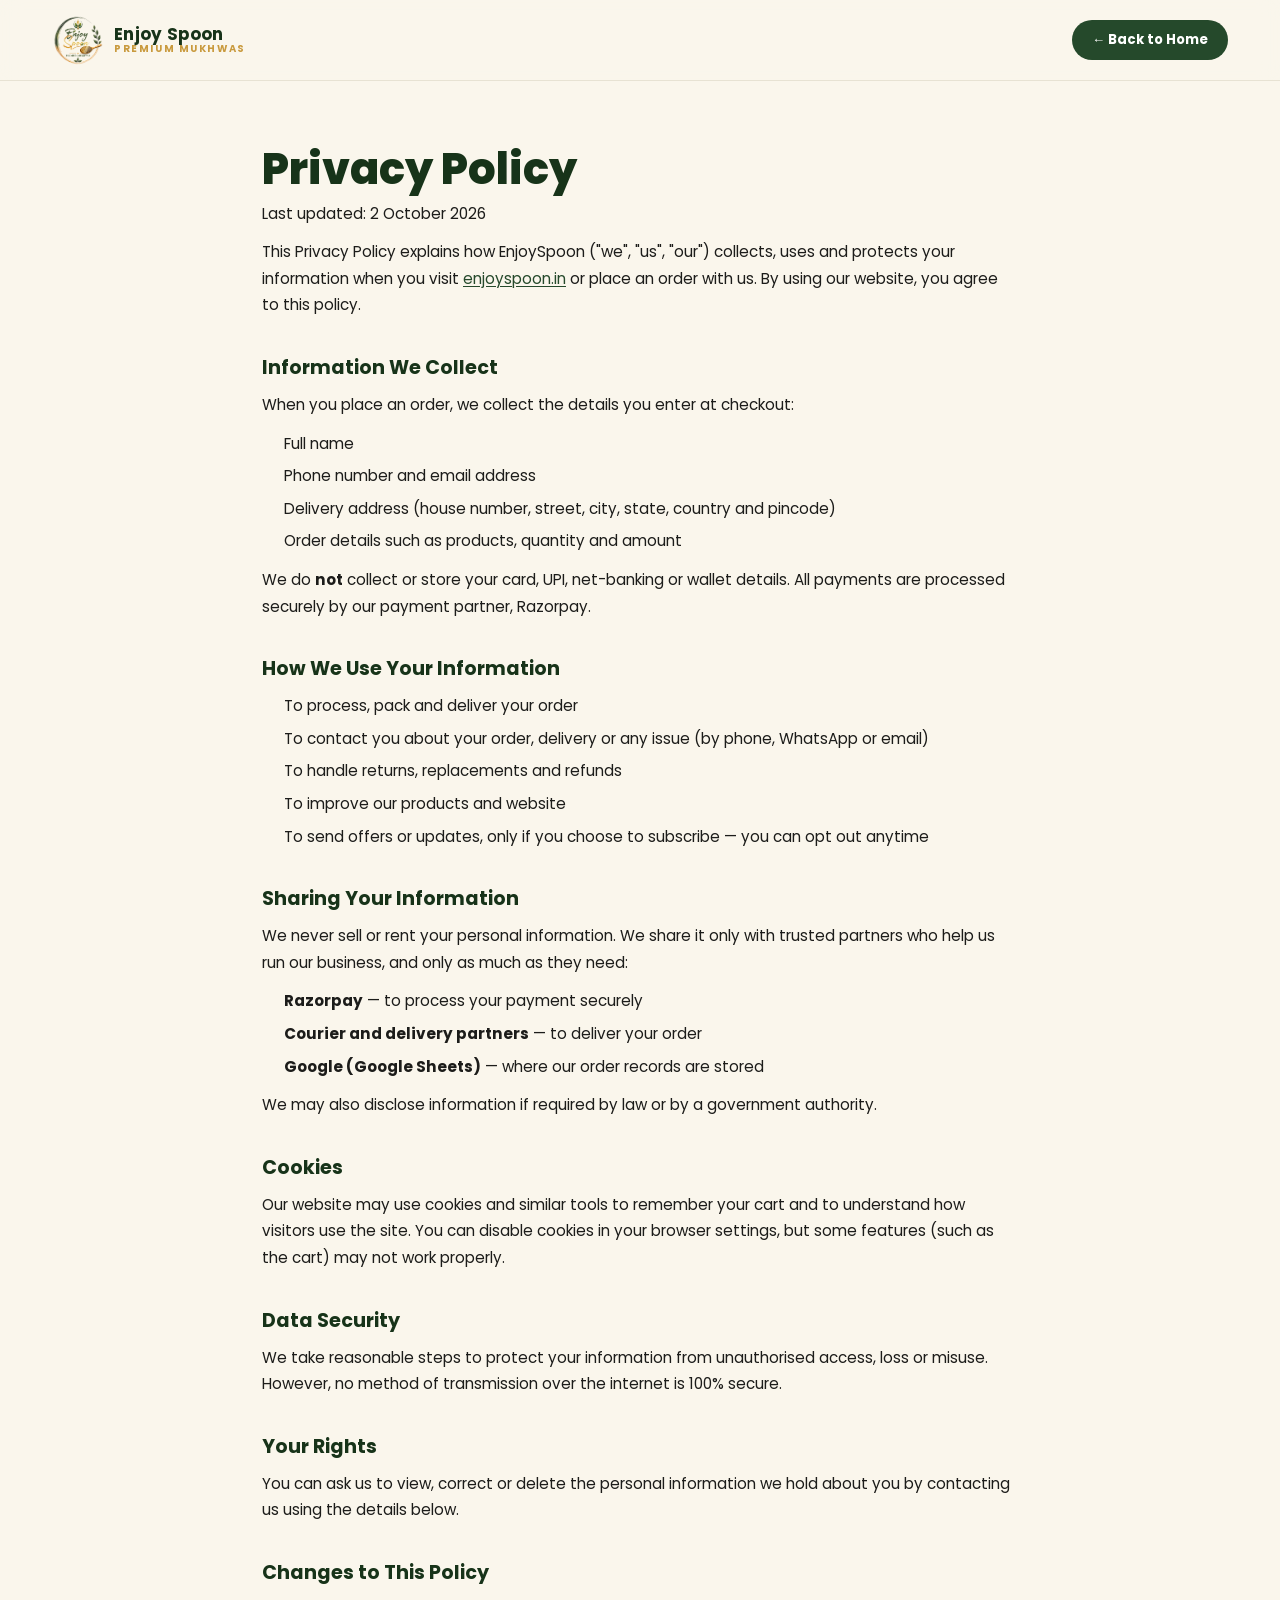
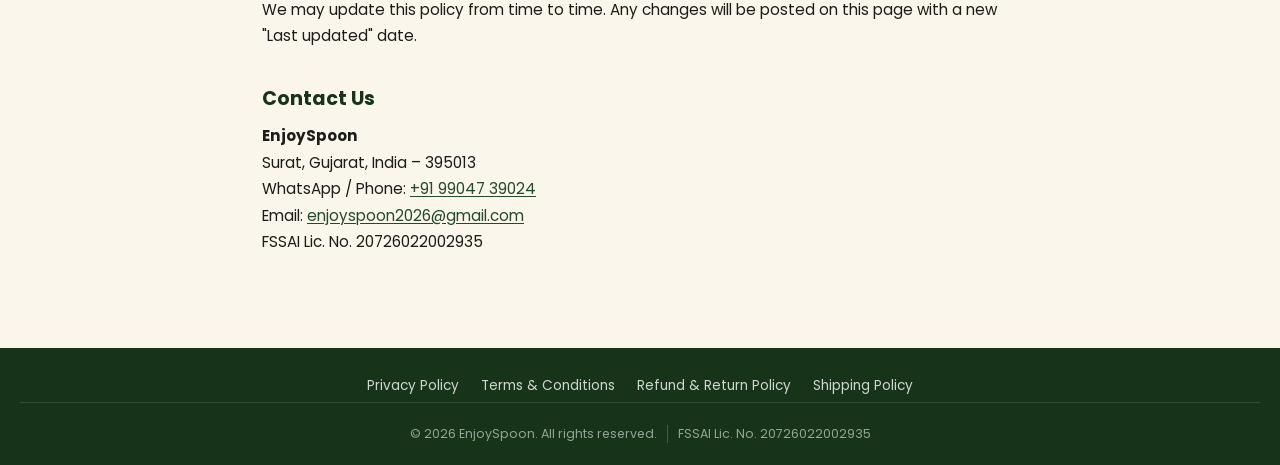
==== privacy-policy.html @ 683ba343 "Add files via upload" ====
<!DOCTYPE html>
<html lang="en">
<head>
<meta charset="UTF-8">
<meta name="viewport" content="width=device-width, initial-scale=1.0">
<title>Privacy Policy | Enjoy Spoon</title>
<meta name="description" content="How EnjoySpoon collects, uses and protects your personal information when you order mukhwas from enjoyspoon.in.">
<link rel="canonical" href="https://enjoyspoon.in/privacy-policy.html">
<link rel="icon" type="image/png" href="logo.png">
<meta name="theme-color" content="#173319">
<link rel="preconnect" href="https://fonts.googleapis.com">
<link rel="preconnect" href="https://fonts.gstatic.com" crossorigin>
<link href="https://fonts.googleapis.com/css2?family=Poppins:wght@400;500;600;700;800;900&display=swap" rel="stylesheet">
<link rel="stylesheet" href="style.css">
</head>
<body>

<header>
  <div class="nav">
    <a href="index.html" class="brand">
      <img src="logo.png" alt="Enjoy Spoon">
      <div class="brand-text">
        <b>Enjoy Spoon</b>
        <span>PREMIUM MUKHWAS</span>
      </div>
    </a>
    <a href="index.html" class="btn btn-green btn-sm">← Back to Home</a>
  </div>
</header>

<main class="policy-page">
  <div class="wrap policy-wrap">
    <h1>Privacy Policy</h1>
    <p class="policy-updated">Last updated: 2 October 2026</p>

    <p>This Privacy Policy explains how EnjoySpoon ("we", "us", "our") collects, uses and protects your information when you visit <a href="https://enjoyspoon.in/">enjoyspoon.in</a> or place an order with us. By using our website, you agree to this policy.</p>

    <h2>Information We Collect</h2>
    <p>When you place an order, we collect the details you enter at checkout:</p>
    <ul>
      <li>Full name</li>
      <li>Phone number and email address</li>
      <li>Delivery address (house number, street, city, state, country and pincode)</li>
      <li>Order details such as products, quantity and amount</li>
    </ul>
    <p>We do <b>not</b> collect or store your card, UPI, net-banking or wallet details. All payments are processed securely by our payment partner, Razorpay.</p>

    <h2>How We Use Your Information</h2>
    <ul>
      <li>To process, pack and deliver your order</li>
      <li>To contact you about your order, delivery or any issue (by phone, WhatsApp or email)</li>
      <li>To handle returns, replacements and refunds</li>
      <li>To improve our products and website</li>
      <li>To send offers or updates, only if you choose to subscribe — you can opt out anytime</li>
    </ul>

    <h2>Sharing Your Information</h2>
    <p>We never sell or rent your personal information. We share it only with trusted partners who help us run our business, and only as much as they need:</p>
    <ul>
      <li><b>Razorpay</b> — to process your payment securely</li>
      <li><b>Courier and delivery partners</b> — to deliver your order</li>
      <li><b>Google (Google Sheets)</b> — where our order records are stored</li>
    </ul>
    <p>We may also disclose information if required by law or by a government authority.</p>

    <h2>Cookies</h2>
    <p>Our website may use cookies and similar tools to remember your cart and to understand how visitors use the site. You can disable cookies in your browser settings, but some features (such as the cart) may not work properly.</p>

    <h2>Data Security</h2>
    <p>We take reasonable steps to protect your information from unauthorised access, loss or misuse. However, no method of transmission over the internet is 100% secure.</p>

    <h2>Your Rights</h2>
    <p>You can ask us to view, correct or delete the personal information we hold about you by contacting us using the details below.</p>

    <h2>Changes to This Policy</h2>
    <p>We may update this policy from time to time. Any changes will be posted on this page with a new "Last updated" date.</p>

    <h2>Contact Us</h2>
    <p><b>EnjoySpoon</b><br>Surat, Gujarat, India – 395013<br>
    WhatsApp / Phone: <a href="https://wa.me/919904739024" target="_blank" rel="noopener">+91 99047 39024</a><br>
    Email: <a href="mailto:enjoyspoon2026@gmail.com">enjoyspoon2026@gmail.com</a><br>
    FSSAI Lic. No. 20726022002935</p>
  </div>
</main>

<footer class="policy-footer">
  <nav class="wrap policy-links">
    <a href="privacy-policy.html">Privacy Policy</a>
    <a href="terms.html">Terms &amp; Conditions</a>
    <a href="refund-policy.html">Refund &amp; Return Policy</a>
    <a href="shipping-policy.html">Shipping Policy</a>
  </nav>
  <div class="wrap footer-bottom">
    <span>© 2026 EnjoySpoon. All rights reserved.</span>
    <span class="fssai">FSSAI Lic. No. 20726022002935</span>
  </div>
</footer>

</body>
</html>
---- style.css ----
:root{
    --green-dark:#173319;
    --green:#25492b;
    --green-mid:#2f5b36;
    --gold:#c99a3e;
    --gold-light:#e9c579;
    --cream:#faf6ec;
    --paper:#fffdf7;
    --ink:#1c1c1a;
    --muted:#6b6f64;
    --line:#e7e2d3;
    --radius:18px;
    --shadow:0 18px 40px rgba(23,51,25,.10);
  }
  *{box-sizing:border-box;}
  html{scroll-behavior:smooth;}
  body{
    margin:0;
    font-family:'Poppins',sans-serif;
    color:var(--ink);
    background:var(--cream);
    -webkit-font-smoothing:antialiased;
  }
  img{max-width:100%;display:block;}
  a{text-decoration:none;color:inherit;}
  ul{list-style:none;margin:0;padding:0;}
  button{font-family:inherit;cursor:pointer;border:none;}
  .wrap{max-width:1240px;margin:0 auto;padding:0 32px;}
  .section-pad{padding:96px 0;}

  /* ---------- Buttons ---------- */
  .btn{
    display:inline-flex;align-items:center;gap:8px;
    padding:15px 30px;
    border-radius:999px;
    font-weight:700;
    font-size:.95rem;
    transition:transform .18s ease, box-shadow .18s ease, background .18s ease;
    white-space:nowrap;
  }
  .btn-gold{background:linear-gradient(135deg,var(--gold-light),var(--gold));color:var(--green-dark);}
  .btn-gold:hover{transform:translateY(-2px);box-shadow:0 10px 24px rgba(201,154,62,.4);}
  .btn-outline-light{background:transparent;border:1.5px solid rgba(255,255,255,.55);color:#fff;}
  .btn-outline-light:hover{background:rgba(255,255,255,.12);}
  .btn-green{background:var(--green);color:#fff;}
  .btn-green:hover{background:var(--green-dark);transform:translateY(-2px);}
  .btn-sm{padding:10px 20px;font-size:.82rem;border-radius:999px;}

  /* ---------- Header ---------- */
  header{
    position:sticky;top:0;z-index:60;
    background:rgba(250,246,236,.86);
    backdrop-filter:blur(10px);
    border-bottom:1px solid var(--line);
  }
  .nav{
    display:flex;align-items:center;justify-content:space-between;
    padding:14px 32px;max-width:1240px;margin:0 auto;
  }
  .brand{display:flex;align-items:center;gap:10px;}
  .brand img{height:52px;width:52px;object-fit:contain;}
  .brand-text{display:flex;flex-direction:column;line-height:1.05;}
  .brand-text b{font-size:1.05rem;letter-spacing:.02em;color:var(--green-dark);}
  .brand-text span{font-size:.62rem;letter-spacing:.16em;color:var(--gold);font-weight:700;}
  .nav-links{display:flex;gap:34px;}
  .nav-links a{font-size:.92rem;font-weight:600;color:var(--green-dark);position:relative;padding:4px 0;}
  .nav-links a.active,.nav-links a:hover{color:var(--gold);}
  .nav-right{display:flex;align-items:center;gap:14px;}
  .cart-btn{
    position:relative;width:44px;height:44px;border-radius:50%;
    background:var(--paper);border:1px solid var(--line);
    display:flex;align-items:center;justify-content:center;
  }
  .cart-btn svg{width:20px;height:20px;stroke:var(--green-dark);}
  .cart-count{
    position:absolute;top:-4px;right:-4px;
    background:var(--gold);color:var(--green-dark);
    font-size:.65rem;font-weight:800;
    width:18px;height:18px;border-radius:50%;
    display:flex;align-items:center;justify-content:center;
  }
  .burger{display:none;background:none;flex-direction:column;gap:5px;padding:6px;position:relative;z-index:80;}
  .burger span{width:24px;height:2px;background:var(--green-dark);transition:transform .25s ease,opacity .2s ease;}
  .burger.open span:nth-child(1){transform:translateY(7px) rotate(45deg);}
  .burger.open span:nth-child(2){opacity:0;}
  .burger.open span:nth-child(3){transform:translateY(-7px) rotate(-45deg);}

  /* ---------- Hero ---------- */
  .hero{
    background:radial-gradient(120% 140% at 15% 0%,var(--green-mid) 0%,var(--green) 45%,var(--green-dark) 100%);
    color:#fff;position:relative;overflow:hidden;
    padding:64px 0 0;
  }
  .hero-inner{
    max-width:1240px;margin:0 auto;padding:0 32px;
    display:grid;grid-template-columns:1.1fr .9fr;gap:20px;align-items:center;
  }
  .hero-copy{position:relative;z-index:3;padding-bottom:70px;}
  .hero-tag{
    display:inline-flex;align-items:center;gap:8px;
    background:rgba(255,255,255,.1);border:1px solid rgba(255,255,255,.25);
    padding:7px 16px;border-radius:999px;font-size:.78rem;letter-spacing:.05em;
    margin-bottom:26px;color:var(--gold-light);font-weight:600;
  }
  .hero h1{
    font-size:clamp(3rem,7vw,5.6rem);
    line-height:.94;
    font-weight:900;
    margin:0 0 22px;
    letter-spacing:-.01em;
  }
  .hero h1 em{
    font-style:normal;
    background:linear-gradient(120deg,var(--gold-light),var(--gold));
    -webkit-background-clip:text;background-clip:text;color:transparent;
  }
  .hero p{
    font-size:1.08rem;color:rgba(255,255,255,.78);
    max-width:440px;margin:0 0 34px;line-height:1.6;
  }
  .hero-offer{
    display:inline-block;position:relative;margin:-10px 0 30px;
    padding:14px 22px 14px 20px;border-radius:14px;
    background:rgba(255,255,255,.08);border:1.5px dashed var(--gold-light);
  }
  .offer-label{
    position:absolute;top:-11px;left:16px;
    background:linear-gradient(135deg,var(--gold-light),var(--gold));color:var(--green-dark);
    font-size:.66rem;font-weight:800;letter-spacing:.08em;text-transform:uppercase;
    padding:3px 10px;border-radius:999px;
  }
  .offer-main{font-size:1.35rem;font-weight:800;color:#fff;line-height:1.2;}
  .offer-main b{color:var(--gold-light);}
  .offer-main span{font-size:.95rem;font-weight:600;color:rgba(255,255,255,.85);}
  .offer-price{font-size:.85rem;color:rgba(255,255,255,.75);margin-top:4px;}
  .offer-price b{color:#fff;font-size:1rem;}
  .offer-price s{opacity:.6;margin-left:4px;}
  .offer-sticker{
    position:absolute;top:6%;right:2%;z-index:2;
    width:92px;height:92px;border-radius:50%;
    background:linear-gradient(135deg,var(--gold-light),var(--gold));color:var(--green-dark);
    display:flex;flex-direction:column;align-items:center;justify-content:center;
    font-weight:800;font-size:.8rem;letter-spacing:.06em;line-height:1;
    box-shadow:0 10px 24px rgba(0,0,0,.3);transform:rotate(12deg);
    border:3px solid var(--paper);
  }
  .offer-sticker b{font-size:1.6rem;font-weight:900;letter-spacing:0;}
  @media(max-width:560px){
    .offer-sticker{width:72px;height:72px;font-size:.66rem;}
    .offer-sticker b{font-size:1.25rem;}
    .offer-main{font-size:1.15rem;}
  }
  .hero-cta{display:flex;gap:14px;flex-wrap:wrap;margin-bottom:46px;}
  .hero-proof{display:flex;align-items:center;gap:14px;}
  .avatars{display:flex;}
  .avatars span{
    width:34px;height:34px;border-radius:50%;
    border:2px solid var(--green-dark);
    margin-left:-10px;display:flex;align-items:center;justify-content:center;
    font-size:.7rem;font-weight:700;color:var(--green-dark);
    background:var(--gold-light);
  }
  .avatars span:first-child{margin-left:0;}
  .hero-proof .stars{color:var(--gold-light);font-size:.85rem;letter-spacing:2px;}
  .hero-proof small{display:block;color:rgba(255,255,255,.65);font-size:.78rem;margin-top:2px;}

  .hero-visual{position:relative;z-index:2;display:flex;justify-content:center;align-items:center;height:100%;}
  .hero-plate{
    width:min(420px,92%);aspect-ratio:1/1;border-radius:50%;
    background:radial-gradient(circle at 32% 28%,#fffef9,var(--paper) 60%);
    box-shadow:0 30px 60px rgba(0,0,0,.35);
    display:flex;align-items:center;justify-content:center;
    position:relative;
  }
  .hero-plate img{width:78%;filter:drop-shadow(0 18px 22px rgba(0,0,0,.28));}
  .hero-plate::after{
    content:"";position:absolute;inset:-14px;border-radius:50%;
    border:2px dashed rgba(201,154,62,.5);
  }
  .hero-bottom-strip{
    border-top:1px solid rgba(255,255,255,.14);
    padding:22px 0;margin-top:20px;
  }
  .strip-inner{
    max-width:1240px;margin:0 auto;padding:0 32px;
    display:flex;justify-content:space-between;flex-wrap:wrap;gap:14px;
    color:rgba(255,255,255,.6);font-size:.8rem;letter-spacing:.06em;font-weight:600;
  }

  /* ---------- Section headings ---------- */
  .head-block{text-align:center;max-width:640px;margin:0 auto 48px;}
  .head-block h2{
    font-size:clamp(1.9rem,3.6vw,2.9rem);
    font-weight:800;color:var(--green-dark);
    margin:0 0 14px;letter-spacing:-.01em;
  }
  .head-block p{color:var(--muted);font-size:1rem;line-height:1.6;margin:0;}

  /* ---------- Menu / Products ---------- */
  .tabs{
    display:flex;justify-content:center;gap:10px;flex-wrap:wrap;margin-bottom:44px;
  }
  .tab{
    padding:11px 22px;border-radius:999px;font-size:.86rem;font-weight:700;
    background:var(--paper);border:1px solid var(--line);color:var(--green-dark);
    transition:all .18s ease;
  }
  .tab.active{background:var(--green-dark);color:#fff;border-color:var(--green-dark);}
  .tab:hover:not(.active){border-color:var(--gold);}

  .product-grid{
    display:grid;grid-template-columns:repeat(4,1fr);gap:22px;
  }
  .product-grid.two-col{grid-template-columns:repeat(2,1fr);max-width:680px;margin:0 auto;}
  .product-card{
    background:var(--paper);border-radius:var(--radius);
    padding:20px;border:1px solid var(--line);
    box-shadow:var(--shadow);
    display:flex;flex-direction:column;
    transition:transform .2s ease, box-shadow .2s ease;
  }
  .product-card:hover{transform:translateY(-6px);box-shadow:0 26px 46px rgba(23,51,25,.14);}
  .product-media{
    position:relative;border-radius:12px;overflow:hidden;
    aspect-ratio:1/1;margin-bottom:16px;
    display:flex;align-items:center;justify-content:center;
  }
  .product-media svg{width:66%;height:66%;}
  .product-media img{width:100%;height:100%;object-fit:cover;}
  .product-rating{
    position:absolute;top:10px;right:10px;background:#fff;
    border-radius:999px;padding:4px 9px;font-size:.68rem;font-weight:700;
    color:var(--green-dark);display:flex;align-items:center;gap:3px;
    box-shadow:0 4px 10px rgba(0,0,0,.12);
  }
  .product-name{font-weight:700;font-size:1.05rem;margin:0 0 4px;color:var(--ink);}
  .product-desc{font-size:.82rem;color:var(--muted);margin:0 0 12px;line-height:1.5;}
  .product-price{color:var(--gold);font-weight:800;font-size:1.05rem;margin-bottom:16px;}
  .product-price span{color:var(--muted);font-weight:500;font-size:.8rem;text-decoration:line-through;margin-left:6px;}
  .add-btn{
    width:100%;padding:12px;border-radius:999px;
    background:var(--cream);border:1.5px solid var(--green);
    color:var(--green-dark);font-weight:700;font-size:.85rem;
    transition:all .18s ease;
  }
  .add-btn:hover{background:var(--green-dark);color:#fff;}
  .add-btn.added{background:var(--gold);border-color:var(--gold);color:var(--green-dark);}

  /* ---------- Features ---------- */
  .features-section{background:var(--paper);border-radius:34px;margin:0 auto;padding:70px 56px;box-shadow:var(--shadow);}
  .features-grid{display:grid;grid-template-columns:1.05fr .95fr;gap:64px;align-items:center;}
  .features-copy h2{font-size:clamp(1.9rem,3.4vw,2.6rem);font-weight:800;color:var(--green-dark);line-height:1.12;margin:0 0 16px;}
  .features-copy p{color:var(--muted);line-height:1.7;margin:0 0 28px;max-width:460px;}
  .feature-cols{display:grid;grid-template-columns:repeat(3,1fr);gap:22px;margin-top:44px;}
  .feature-col{background:var(--cream);border-radius:16px;padding:22px 18px;position:relative;overflow:hidden;}
  .feature-col svg{width:30px;height:30px;stroke:var(--green-dark);margin-bottom:16px;}
  .feature-col h4{font-size:.9rem;font-weight:700;margin:0 0 8px;color:var(--ink);}
  .feature-col p{font-size:.78rem;color:var(--muted);line-height:1.5;margin:0;}
  .features-visual{position:relative;display:flex;justify-content:center;}
  .features-visual .plate{
    width:100%;max-width:360px;aspect-ratio:1/1;border-radius:50%;
    background:radial-gradient(circle at 30% 25%,#fff,var(--cream) 70%);
    display:flex;align-items:center;justify-content:center;
    box-shadow:0 30px 50px rgba(23,51,25,.14);
  }
  .features-visual .plate img{width:74%;}

  /* ---------- Showcase ---------- */
  .showcase{padding:100px 0;}
  .showcase-grid{display:grid;grid-template-columns:.85fr 1.15fr;gap:60px;align-items:center;}
  .showcase-media{position:relative;}
  .showcase-card{
    background:var(--gold-light);border-radius:26px;padding:26px;
    aspect-ratio:4/5;position:relative;overflow:hidden;
    display:flex;flex-direction:column;justify-content:space-between;
    box-shadow:var(--shadow);
  }
  .showcase-card .center-art{flex:1;display:flex;align-items:center;justify-content:center;position:relative;}
  .showcase-card .center-art svg{width:64%;height:64%;}
  .duo-jars{position:relative;width:100%;height:100%;display:flex;align-items:center;justify-content:center;}
  .duo-jars img{
    position:absolute;filter:drop-shadow(0 16px 20px rgba(23,51,25,.28));
    border-radius:10px;transition:transform .35s ease;
  }
  .duo-jars .jar-left{transform:rotate(-9deg) translate(-34%,4%);z-index:1;}
  .duo-jars .jar-right{transform:rotate(8deg) translate(34%,-4%);z-index:2;}
  .showcase-card:hover .jar-left{transform:rotate(-13deg) translate(-38%,2%);}
  .showcase-card:hover .jar-right{transform:rotate(12deg) translate(38%,-6%);}
  .showcase-card .bottom-tag{
    display:flex;justify-content:space-between;align-items:flex-end;
    font-weight:800;color:var(--green-dark);font-size:1rem;line-height:1.25;
  }
  .showcase-card .bottom-tag a{
    width:38px;height:38px;border-radius:50%;background:var(--green-dark);
    color:#fff;display:flex;align-items:center;justify-content:center;flex-shrink:0;
  }
  .showcase-copy h2{font-size:clamp(1.9rem,3.6vw,2.9rem);font-weight:800;color:var(--green-dark);line-height:1.1;margin:0 0 18px;}
  .showcase-copy p{color:var(--muted);line-height:1.7;max-width:440px;margin:0 0 30px;}
  .showcase-cta{margin-bottom:25px;}
  .play-dot{
    width:46px;height:46px;border-radius:50%;background:var(--gold-light);
    display:flex;align-items:center;justify-content:center;color:var(--green-dark);
  }
  .founder-row{display:flex;align-items:center;gap:20px;}
  .founder-row .line{width:1px;height:40px;background:var(--line);flex-shrink:0;}
  .founder-quote b{display:block;font-size:.92rem;color:var(--ink);}
  .founder-quote span{font-size:.76rem;color:var(--gold);font-weight:700;letter-spacing:.04em;}
  .founder-pic{
    width:80px;height:80px;border-radius:50%;background:#fff;
    display:flex;align-items:center;justify-content:center;color:var(--gold-light);font-weight:800;
    position:relative;flex-shrink:0;
  }
  .founder-pic .fresh-tag{
    position:absolute;bottom:-9px;right:-9px;
    background:var(--cream);border:1px solid var(--line);
    border-radius:999px;padding:2px 9px;
    font-family:'Caveat',cursive;color:var(--gold);font-size:.85rem;font-weight:700;
    transform:rotate(-6deg);white-space:nowrap;box-shadow:0 4px 8px rgba(0,0,0,.1);
  }

  /* ---------- Testimonials ---------- */
  .testimonials{background:var(--green-dark);color:#fff;border-radius:34px;margin:0 auto;padding:90px 40px;}
  .testimonials .head-block h2{color:#fff;}
  .testimonials .head-block p{color:rgba(255,255,255,.6);}
  .t-slider{position:relative;}
  .t-track{
    display:flex;gap:24px;overflow-x:auto;scroll-snap-type:x mandatory;
    scroll-behavior:smooth;padding:18px 2px 6px;scrollbar-width:none;
  }
  .t-track::-webkit-scrollbar{display:none;}
  .t-card{
    flex:0 0 calc((100% - 48px)/3);scroll-snap-align:start;
    display:flex;flex-direction:column;
    background:rgba(255,255,255,.06);border:1px solid rgba(255,255,255,.12);
    border-radius:18px;padding:28px 26px;
  }
  .t-card.featured{background:var(--gold);color:var(--green-dark);border-color:var(--gold);}
  .t-stars{color:var(--gold-light);letter-spacing:2px;font-size:.9rem;margin-bottom:14px;}
  .t-card.featured .t-stars{color:var(--green-dark);}
  .t-photo{width:100%;aspect-ratio:4/3;object-fit:cover;border-radius:12px;margin-bottom:16px;}
  .t-card p{font-weight:700;line-height:1.5;font-size:.98rem;margin:0 0 22px;flex:1;}
  .t-nav{
    position:absolute;top:50%;transform:translateY(-50%);z-index:2;
    width:44px;height:44px;border-radius:50%;
    background:var(--gold);color:var(--green-dark);font-size:1.6rem;line-height:1;
    display:flex;align-items:center;justify-content:center;
    box-shadow:0 8px 20px rgba(0,0,0,.3);transition:opacity .2s ease;
  }
  .t-nav.prev{left:-22px;}
  .t-nav.next{right:-22px;}
  .t-nav:disabled{opacity:.3;cursor:default;}
  .t-nav[hidden]{display:none;}
  .t-person{display:flex;align-items:center;gap:12px;}
  .t-avatar{width:38px;height:38px;border-radius:50%;object-fit:cover;flex-shrink:0;background:rgba(255,255,255,.18);display:flex;align-items:center;justify-content:center;font-weight:800;font-size:.8rem;}
  .t-card.featured .t-avatar{background:rgba(23,51,25,.18);}
  .t-person b{display:block;font-size:.85rem;}
  .t-person small{font-size:.72rem;opacity:.7;}

  /* ---------- FAQ ---------- */
  .faq-list{max-width:800px;margin:0 auto;}
  .faq-item{
    background:var(--paper);border:1px solid var(--line);border-radius:16px;
    margin-bottom:14px;overflow:hidden;
  }
  .faq-q{
    width:100%;display:flex;justify-content:space-between;align-items:center;
    padding:22px 26px;background:none;text-align:left;
  }
  .faq-q span{font-weight:700;font-size:.95rem;color:var(--ink);text-align:left;}
  .faq-q .icon{
    width:30px;height:30px;border-radius:50%;background:var(--green-dark);color:#fff;
    display:flex;align-items:center;justify-content:center;flex-shrink:0;font-size:1.1rem;
    transition:transform .25s ease;
  }
  .faq-item.open .faq-q .icon{transform:rotate(45deg);background:var(--gold);color:var(--green-dark);}
  .faq-a{max-height:0;overflow:hidden;transition:max-height .3s ease;}
  .faq-item.open .faq-a{max-height:200px;}
  .faq-a p{margin:0;padding:0 26px 22px;color:var(--muted);font-size:.88rem;line-height:1.6;}

  /* ---------- SEO Content ---------- */
  .seo-section{padding-top:0;}
  .seo-content{
    max-width:1000px;margin:0 auto;position:relative;
    max-height:300px;overflow:hidden;transition:max-height .5s ease;
  }
  .seo-content::after{
    content:"";position:absolute;left:0;right:0;bottom:0;height:120px;
    background:linear-gradient(to bottom,rgba(250,246,236,0),var(--cream));
    pointer-events:none;transition:opacity .3s ease;
  }
  .seo-content.expanded{max-height:2000px;}
  .seo-content.expanded::after{opacity:0;}
  .seo-cols{display:grid;grid-template-columns:1fr 1fr;gap:28px 44px;}
  .seo-cols h3{font-size:1.1rem;font-weight:800;color:var(--green-dark);margin:0 0 10px;}
  .seo-cols p,.seo-cols li{color:var(--muted);font-size:.9rem;line-height:1.7;}
  .seo-cols p{margin:0 0 12px;}
  .seo-cols strong{color:var(--green);font-weight:600;}
  .seo-cols ul{margin:0;padding-left:18px;}
  .seo-cols li{margin-bottom:6px;}
  .seo-cols li::marker{color:var(--gold);}
  .seo-toggle-wrap{text-align:center;margin-top:24px;}
  @media(max-width:768px){
    .seo-cols{grid-template-columns:1fr;}
    .seo-content{max-height:360px;}
  }

  /* ---------- Footer ---------- */
  footer{background:var(--green-dark);color:#fff;margin-top:40px;position:relative;overflow:hidden;}
  .footer-top{padding:90px 0 50px;position:relative;z-index:2;}
  .footer-grid{display:grid;grid-template-columns:1.3fr .8fr .8fr 1fr;gap:40px;}
  .footer-brand h3{font-size:1.7rem;font-weight:800;line-height:1.15;margin:0 0 14px;}
  .footer-brand p{color:rgba(255,255,255,.65);font-size:.9rem;line-height:1.6;max-width:340px;margin:0 0 26px;}
  .subscribe{display:flex;background:rgba(255,255,255,.08);border-radius:999px;padding:5px;max-width:340px;}
  .subscribe input{
    flex:1;background:none;border:none;padding:10px 16px;color:#fff;font-size:.85rem;outline:none;
  }
  .subscribe input::placeholder{color:rgba(255,255,255,.5);}
  .footer-col h5{font-size:.78rem;letter-spacing:.1em;color:var(--gold-light);margin:0 0 18px;text-transform:uppercase;}
  .footer-col li{margin-bottom:11px;}
  .footer-col a{color:rgba(255,255,255,.75);font-size:.88rem;}
  .footer-col a:hover{color:var(--gold-light);}
  .footer-col address{font-style:normal;color:rgba(255,255,255,.75);font-size:.88rem;line-height:1.7;}
  .footer-col address a{color:var(--gold-light);word-break:break-all;}
  .socials{display:flex;gap:10px;margin-top:20px;}
  .socials a{
    width:36px;height:36px;border-radius:50%;background:rgba(255,255,255,.08);
    display:flex;align-items:center;justify-content:center;
  }
  .socials svg{width:16px;height:16px;stroke:#fff;}
  .footer-bottom{
    border-top:1px solid rgba(255,255,255,.12);padding:22px 0;
    display:flex;justify-content:center;flex-wrap:wrap;gap:10px;
    font-size:.78rem;color:rgba(255,255,255,.55);
  }
  .footer-bottom .fssai{padding-left:10px;border-left:1px solid rgba(255,255,255,.2);}
  .footer-watermark{
    position:absolute;bottom:-40px;left:0;right:0;text-align:center;
    font-size:clamp(4rem,14vw,9rem);font-weight:900;color:rgba(255,255,255,.04);
    letter-spacing:.02em;white-space:nowrap;pointer-events:none;
  }

  /* ---------- Cart Drawer ---------- */
  .overlay{
    position:fixed;inset:0;background:rgba(23,51,25,.45);
    opacity:0;pointer-events:none;transition:opacity .25s ease;z-index:90;
  }
  .overlay.show{opacity:1;pointer-events:auto;}
  .cart-drawer{
    position:fixed;top:0;right:-420px;width:400px;max-width:92vw;height:100%;
    background:var(--cream);z-index:95;box-shadow:-20px 0 50px rgba(0,0,0,.2);
    transition:right .3s ease;display:flex;flex-direction:column;
  }
  .cart-drawer.open{right:0;}
  .cart-head{
    padding:24px 26px;display:flex;justify-content:space-between;align-items:center;
    border-bottom:1px solid var(--line);
  }
  .cart-head h3{margin:0;font-size:1.15rem;color:var(--green-dark);}
  .cart-close{width:34px;height:34px;border-radius:50%;background:var(--paper);border:1px solid var(--line);font-size:1.1rem;color:var(--green-dark);}
  .cart-items{flex:1;overflow-y:auto;padding:18px 26px;}
  .cart-empty{text-align:center;color:var(--muted);padding:60px 10px;font-size:.9rem;}
  .cart-row{display:flex;gap:14px;padding:14px 0;border-bottom:1px solid var(--line);align-items:center;}
  .cart-row .thumb{
    width:56px;height:56px;border-radius:10px;background:var(--paper);border:1px solid var(--line);
    display:flex;align-items:center;justify-content:center;flex-shrink:0;
  }
  .cart-row .thumb svg{width:60%;height:60%;}
  .cart-row .thumb img{width:100%;height:100%;object-fit:cover;border-radius:10px;}
  .cart-row .info{flex:1;}
  .cart-row .info b{font-size:.85rem;display:block;}
  .cart-row .info .price{font-size:.78rem;color:var(--gold);font-weight:700;}
  .qty-box{display:flex;align-items:center;gap:8px;margin-top:6px;}
  .qty-box button{
    width:22px;height:22px;border-radius:50%;background:var(--cream);border:1px solid var(--line);
    font-size:.85rem;line-height:1;color:var(--green-dark);
  }
  .qty-box span{font-size:.82rem;font-weight:700;min-width:14px;text-align:center;}
  .remove-row{font-size:.72rem;color:#b34747;font-weight:600;margin-left:auto;align-self:flex-start;}
  .cart-foot{border-top:1px solid var(--line);padding:20px 26px 26px;}
  .cart-total-row{display:flex;justify-content:space-between;font-weight:700;color:var(--ink);margin-bottom:16px;font-size:1rem;}
  .cart-total-row span:last-child{color:var(--gold);}
  .cart-foot .btn{width:100%;justify-content:center;}

  /* ---------- Checkout Modal ---------- */
  .modal{
    position:fixed;inset:0;z-index:120;display:flex;align-items:center;justify-content:center;
    opacity:0;pointer-events:none;transition:opacity .25s ease;
  }
  .modal.show{opacity:1;pointer-events:auto;}
  .modal-backdrop{position:absolute;inset:0;background:rgba(23,51,25,.55);}
  .modal-box{
    position:relative;background:var(--paper);border-radius:20px;padding:28px 36px;
    width:640px;max-width:90vw;box-shadow:0 30px 60px rgba(0,0,0,.3);
    max-height:94vh;overflow-y:auto;
  }
  .checkout-box{width:980px;max-width:94vw;padding:32px 40px;}
  .checkout-grid{display:grid;grid-template-columns:1fr 320px;gap:36px;align-items:start;}
  .checkout-summary{
    background:var(--cream);border-radius:14px;padding:22px;position:sticky;top:0;
  }
  .checkout-summary h4{margin:0 0 16px;color:var(--green-dark);font-size:1rem;}
  .summary-items{display:flex;flex-direction:column;gap:14px;margin-bottom:14px;}
  .summary-item{display:flex;gap:10px;align-items:center;}
  .summary-item .s-thumb{
    width:48px;height:48px;border-radius:8px;background:#fff;flex-shrink:0;
    display:flex;align-items:center;justify-content:center;overflow:hidden;
    border:1px solid var(--line);
  }
  .summary-item .s-thumb img{width:100%;height:100%;object-fit:cover;}
  .summary-item .s-thumb svg{width:70%;height:70%;}
  .summary-item .s-info{flex:1;min-width:0;}
  .summary-item .s-name{font-weight:700;font-size:.84rem;display:block;}
  .summary-item .s-qty{font-size:.74rem;color:var(--muted);}
  .summary-item .s-price{font-weight:700;font-size:.84rem;white-space:nowrap;}
  .summary-row{
    display:flex;justify-content:space-between;font-size:.86rem;padding:9px 0;
    border-top:1px dashed var(--line);color:var(--ink);
  }
  .summary-row .free-tag{color:#3d7a4f;font-weight:700;}
  .summary-row.total{
    font-weight:800;font-size:1.05rem;border-top:1px solid var(--line);margin-top:2px;
  }
  .summary-row.total span:last-child{color:var(--gold);}
  @media(max-width:768px){
    .checkout-grid{grid-template-columns:1fr;gap:0;}
    .checkout-summary{order:-1;margin-bottom:20px;position:static;}
  }
  .modal-box h3{margin:0 0 4px;color:var(--green-dark);font-size:1.2rem;}
  .modal-box>p{margin:0 0 14px;color:var(--muted);font-size:.85rem;}
  .field{margin-bottom:8px;padding-bottom:8px;border-bottom:1px dashed var(--line);}
  .field-row{display:flex;gap:14px;align-items:flex-start;}
  .field-row .field{flex:1;min-width:0;}
  .field label{display:block;font-size:.76rem;font-weight:700;color:var(--ink);margin-bottom:4px;}
  .field input{
    width:100%;padding:9px 14px;border-radius:10px;border:1px solid var(--line);
    background:#fff;font-family:inherit;font-size:.88rem;outline:none;
  }
  .field textarea{
    width:100%;padding:9px 14px;border-radius:10px;border:1px solid var(--line);
    background:#fff;font-family:inherit;font-size:.88rem;outline:none;resize:vertical;
  }
  .field input:focus,.field textarea:focus{border-color:var(--gold);}
  .field input.invalid,.field textarea.invalid{border-color:#c94f3e;background:#fdf3f1;}
  .field-error{
    display:none;color:#c94f3e;font-size:.72rem;font-weight:600;margin-top:4px;
  }
  .field.has-error .field-error{display:block;}
  .modal-total{
    display:flex;justify-content:space-between;padding:10px 0;margin:4px 0 12px;
    border-bottom:1px dashed var(--line);
    font-weight:700;color:var(--ink);
  }
  .modal-total span:last-child{color:var(--gold);}
  .modal-box .btn{width:100%;justify-content:center;}
  .modal-close{
    position:absolute;top:16px;right:16px;width:30px;height:30px;border-radius:50%;
    background:var(--cream);border:1px solid var(--line);color:var(--green-dark);
  }

  /* ---------- Toast ---------- */
  .toast{
    position:fixed;bottom:26px;left:50%;transform:translateX(-50%) translateY(20px);
    background:var(--green-dark);color:#fff;padding:13px 24px;border-radius:999px;
    font-size:.85rem;font-weight:600;z-index:130;box-shadow:0 14px 30px rgba(0,0,0,.25);
    opacity:0;pointer-events:none;transition:all .3s ease;
  }
  .toast.show{opacity:1;transform:translateX(-50%) translateY(0);}

  /* ---------- Motion: reveal-on-scroll + hero sequence + float ---------- */
  @media (prefers-reduced-motion: no-preference){
    .reveal{opacity:0;transform:translateY(28px);transition:opacity .7s cubic-bezier(.2,.7,.2,1),transform .7s cubic-bezier(.2,.7,.2,1);}
    .reveal.in-view{opacity:1;transform:translateY(0);}
    .reveal-group.in-view .reveal-item{opacity:1;transform:translateY(0);}
    .reveal-item{opacity:0;transform:translateY(24px);transition:opacity .6s ease,transform .6s ease;}
    .reveal-item:nth-child(1){transition-delay:.05s;}
    .reveal-item:nth-child(2){transition-delay:.15s;}
    .reveal-item:nth-child(3){transition-delay:.25s;}
    .reveal-item:nth-child(4){transition-delay:.35s;}

    .hero-seq{opacity:0;transform:translateY(22px);animation:heroIn .7s cubic-bezier(.2,.7,.2,1) forwards;}
    .hero-seq.d1{animation-delay:.05s;}
    .hero-seq.d2{animation-delay:.18s;}
    .hero-seq.d3{animation-delay:.32s;}
    .hero-seq.d4{animation-delay:.46s;}
    .hero-seq.d5{animation-delay:.6s;}
    @keyframes heroIn{to{opacity:1;transform:translateY(0);}}

    .hero-plate{opacity:0;transform:scale(.85) rotate(-6deg);animation:plateIn .8s cubic-bezier(.2,.7,.2,1) forwards;animation-delay:.3s;}
    @keyframes plateIn{to{opacity:1;transform:scale(1) rotate(0deg);}}

    .float-loop{animation:floaty 5s ease-in-out infinite;}
    @keyframes floaty{0%,100%{transform:translateY(0);}50%{transform:translateY(-10px);}}

    .product-card.card-in{animation:cardIn .5s ease forwards;}
    @keyframes cardIn{from{opacity:0;transform:translateY(16px);}to{opacity:1;transform:translateY(0);}}

    .cart-count.bump{animation:bump .35s ease;}
    @keyframes bump{0%{transform:scale(1);}40%{transform:scale(1.35);}100%{transform:scale(1);}}
  }
  @media (prefers-reduced-motion: reduce){
    .hero-plate,.hero-seq{opacity:1 !important;transform:none !important;}
  }

  /* ---------- Responsive ---------- */
  @media(max-width:980px){
    .nav-links{
      display:none;
      position:absolute;top:100%;left:0;right:0;
      flex-direction:column;gap:0;
      background:var(--paper);
      border-bottom:1px solid var(--line);
      box-shadow:0 20px 30px rgba(23,51,25,.12);
      padding:8px 32px 18px;
    }
    .nav-links.mobile-open{display:flex;}
    .nav-links a{padding:14px 0;border-bottom:1px solid var(--line);}
    .nav-links a:last-child{border-bottom:none;}
    .burger{display:flex;}
    .hero-inner{grid-template-columns:1fr;}
    .hero-visual{order:-1;margin-bottom:20px;}
    .product-grid{grid-template-columns:repeat(2,1fr);}
    .features-grid,.showcase-grid{grid-template-columns:1fr;}
    .feature-cols{grid-template-columns:1fr;}
    .t-card{flex-basis:calc((100% - 24px)/2);}
    .footer-grid{grid-template-columns:1fr 1fr;}
  }
  @media(max-width:560px){
    .wrap,.nav,.hero-inner,.strip-inner{padding-left:20px;padding-right:20px;}
    .product-grid{grid-template-columns:1fr 1fr;gap:14px;}
    .features-section{margin:0 14px;padding:44px 22px;}
    .testimonials{margin:0 14px;padding:60px 22px;}
    .t-card{flex-basis:88%;}
    .t-nav{width:36px;height:36px;font-size:1.3rem;}
    .t-nav.prev{left:-14px;}
    .t-nav.next{right:-14px;}
    .footer-grid{grid-template-columns:1fr;}
    .section-pad{padding:64px 0;}
    .field-row{flex-direction:column;gap:0;}
    .modal-box{padding:22px 20px;max-height:96vh;}
  }

  /* ---------- Sticky WhatsApp ---------- */
  .wa-float{
    position:fixed;right:22px;bottom:22px;z-index:85;
    display:flex;align-items:center;gap:10px;
    height:58px;padding:0 15px;border-radius:999px;
    background:#25d366;color:#fff;font-weight:700;font-size:.9rem;
    box-shadow:0 12px 28px rgba(0,0,0,.25);
    transition:transform .2s ease,box-shadow .2s ease;
  }
  .wa-float svg{width:28px;height:28px;flex-shrink:0;}
  .wa-float .wa-label{padding-right:6px;}
  .wa-float:hover{transform:translateY(-3px);box-shadow:0 16px 34px rgba(0,0,0,.3);}
  .wa-float::before{
    content:"";position:absolute;inset:0;border-radius:inherit;
    background:#25d366;z-index:-1;animation:waPulse 2.2s ease-out infinite;
  }
  @keyframes waPulse{0%{transform:scale(1);opacity:.55;}100%{transform:scale(1.35);opacity:0;}}
  @media (prefers-reduced-motion: reduce){.wa-float::before{animation:none;}}
  @media(max-width:560px){
    .wa-float{right:16px;bottom:16px;width:54px;height:54px;padding:0;justify-content:center;}
    .wa-float .wa-label{display:none;}
  }

  /* ---------- Policy pages ---------- */
  .footer-bottom a{color:inherit;}
  .footer-bottom a:hover{color:var(--gold-light);}
  .policy-page{padding:64px 0 80px;}
  .policy-wrap{max-width:820px;}
  .policy-page h1{font-size:clamp(1.9rem,4vw,2.7rem);font-weight:800;color:var(--green-dark);margin:0 0 6px;line-height:1.15;}
  .policy-updated{color:var(--muted);font-size:.85rem;margin:0 0 32px;}
  .policy-page h2{font-size:1.2rem;font-weight:700;color:var(--green-dark);margin:34px 0 10px;}
  .policy-page p,.policy-page li{color:var(--ink);font-size:.95rem;line-height:1.75;}
  .policy-page p{margin:0 0 12px;}
  .policy-page ul{margin:0 0 12px;padding-left:22px;}
  .policy-page li{margin-bottom:6px;}
  .policy-page li::marker{color:var(--gold);}
  .policy-page a{color:var(--green);text-decoration:underline;text-underline-offset:2px;}
  .policy-footer{margin-top:0;}
  .policy-links{display:flex;justify-content:center;flex-wrap:wrap;gap:8px 22px;padding:28px 0 6px;}
  .policy-links a{color:rgba(255,255,255,.8);font-size:.85rem;}
  .policy-links a:hover{color:var(--gold-light);}
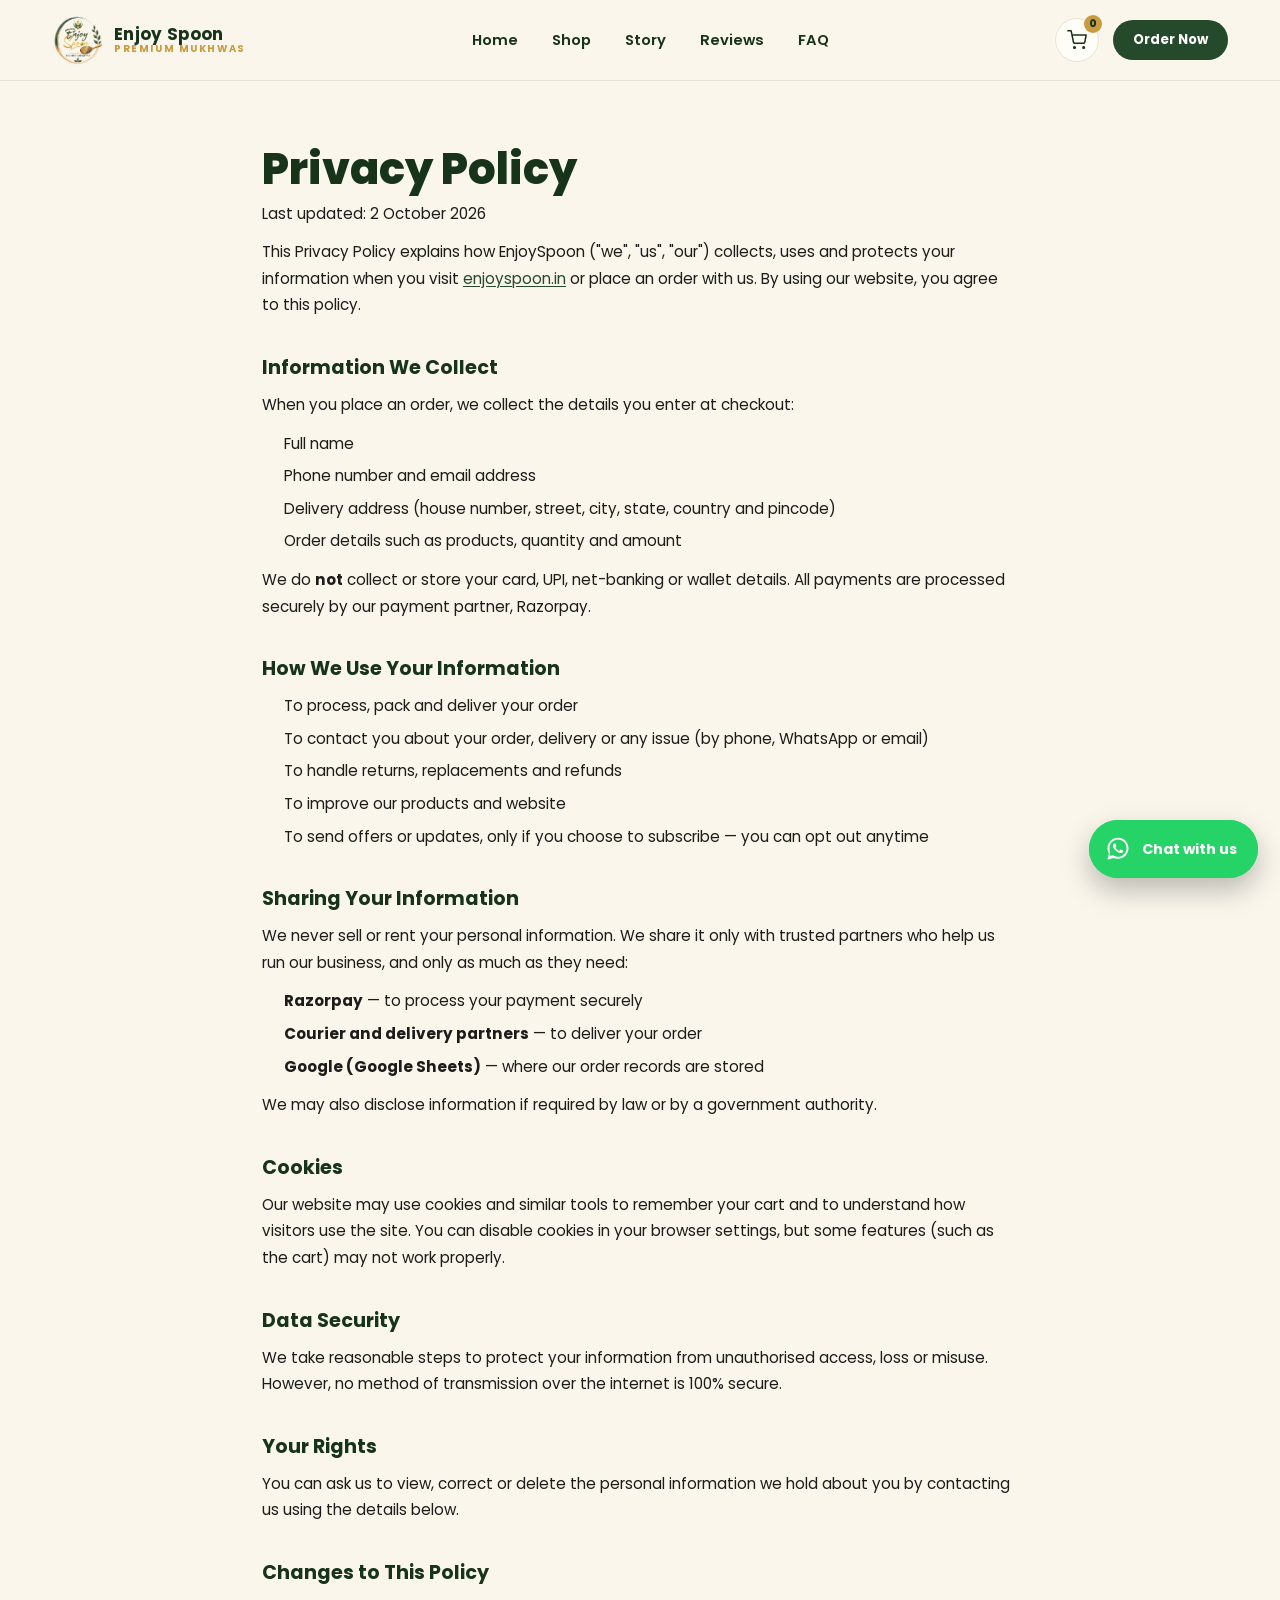
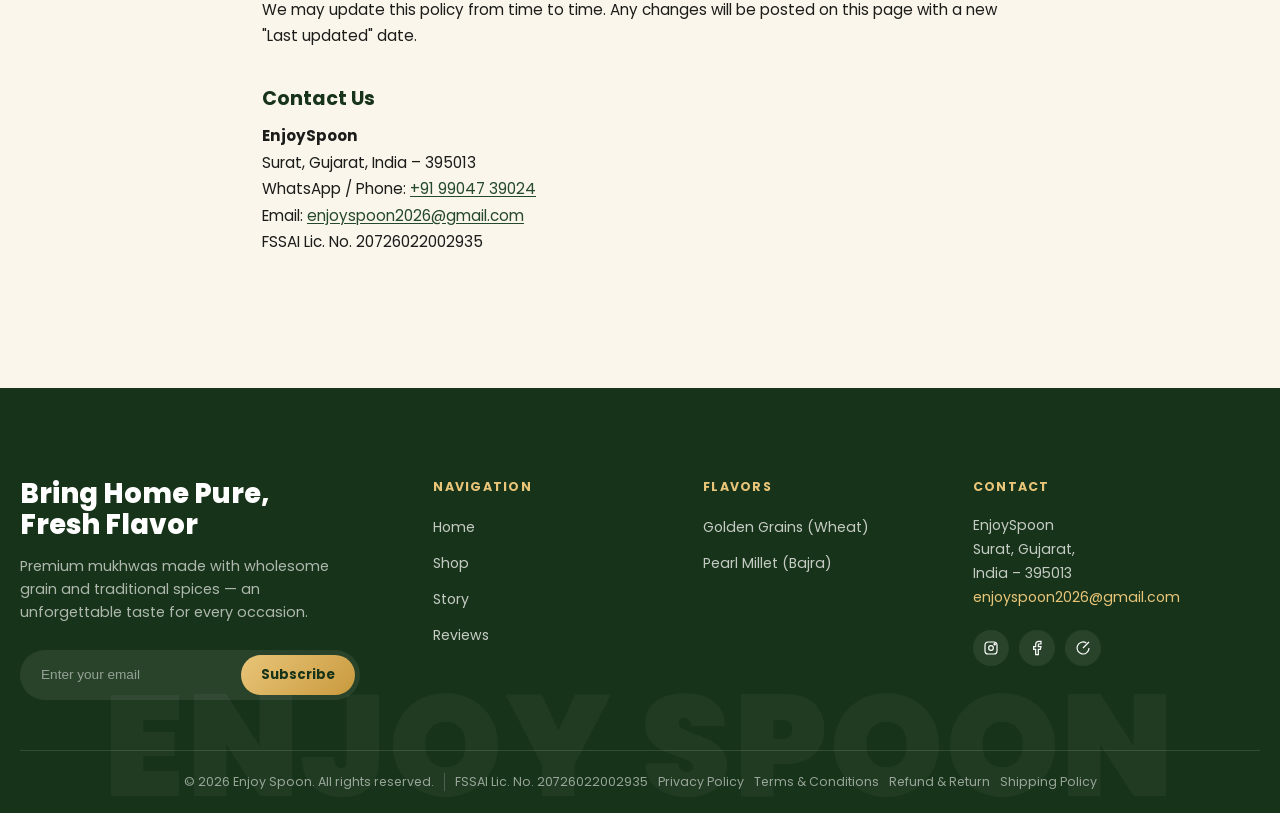
==== commit 2dd32466: "Add files via upload" ====
--- a/privacy-policy.html
+++ b/privacy-policy.html
@@ -1,11 +1,20 @@
 <!DOCTYPE html>
 <html lang="en">
 <head>
+<!-- Google tag (gtag.js) -->
+<script async src="https://www.googletagmanager.com/gtag/js?id=G-BTWYJTERXF"></script>
+<script>
+  window.dataLayer = window.dataLayer || [];
+  function gtag(){dataLayer.push(arguments);}
+  gtag('js', new Date());
+
+  gtag('config', 'G-BTWYJTERXF');
+</script>
 <meta charset="UTF-8">
 <meta name="viewport" content="width=device-width, initial-scale=1.0">
 <title>Privacy Policy | Enjoy Spoon</title>
 <meta name="description" content="How EnjoySpoon collects, uses and protects your personal information when you order mukhwas from enjoyspoon.in.">
-<link rel="canonical" href="https://enjoyspoon.in/privacy-policy.html">
+<link rel="canonical" href="https://enjoyspoon.in/privacy-policy">
 <link rel="icon" type="image/png" href="logo.png">
 <meta name="theme-color" content="#173319">
 <link rel="preconnect" href="https://fonts.googleapis.com">
@@ -17,14 +26,30 @@
 
 <header>
   <div class="nav">
-    <a href="index.html" class="brand">
+    <a href="/#home" class="brand">
       <img src="logo.png" alt="Enjoy Spoon">
       <div class="brand-text">
         <b>Enjoy Spoon</b>
         <span>PREMIUM MUKHWAS</span>
       </div>
     </a>
-    <a href="index.html" class="btn btn-green btn-sm">← Back to Home</a>
+    <nav class="nav-links">
+      <a href="/#home">Home</a>
+      <a href="/#shop">Shop</a>
+      <a href="/#story">Story</a>
+      <a href="/#reviews">Reviews</a>
+      <a href="/#faq">FAQ</a>
+    </nav>
+    <div class="nav-right">
+      <a class="cart-btn" href="/#shop" aria-label="Cart">
+        <svg viewBox="0 0 24 24" fill="none" stroke-width="1.8" stroke-linecap="round" stroke-linejoin="round"><circle cx="9" cy="21" r="1"/><circle cx="20" cy="21" r="1"/><path d="M1 1h4l2.68 13.39a2 2 0 0 0 2 1.61h9.72a2 2 0 0 0 2-1.61L23 6H6"/></svg>
+        <span class="cart-count" id="cartCount">0</span>
+      </a>
+      <a href="/#shop" class="btn btn-green btn-sm">Order Now</a>
+      <button class="burger" id="burgerBtn" onclick="toggleMobileMenu()" aria-label="Menu" aria-expanded="false">
+        <span></span><span></span><span></span>
+      </button>
+    </div>
   </div>
 </header>
 
@@ -83,18 +108,67 @@
   </div>
 </main>
 
-<footer class="policy-footer">
-  <nav class="wrap policy-links">
-    <a href="privacy-policy.html">Privacy Policy</a>
-    <a href="terms.html">Terms &amp; Conditions</a>
-    <a href="refund-policy.html">Refund &amp; Return Policy</a>
-    <a href="shipping-policy.html">Shipping Policy</a>
-  </nav>
+<footer>
+  <div class="wrap footer-top">
+    <div class="footer-grid">
+      <div class="footer-brand">
+        <h3>Bring Home Pure,<br>Fresh Flavor</h3>
+        <p>Premium mukhwas made with wholesome grain and traditional spices — an unforgettable taste for every occasion.</p>
+        <div class="subscribe">
+          <input type="email" placeholder="Enter your email">
+          <button class="btn btn-gold btn-sm" type="button">Subscribe</button>
+        </div>
+      </div>
+      <div class="footer-col">
+        <h5>Navigation</h5>
+        <ul>
+          <li><a href="/#home">Home</a></li>
+          <li><a href="/#shop">Shop</a></li>
+          <li><a href="/#story">Story</a></li>
+          <li><a href="/#reviews">Reviews</a></li>
+        </ul>
+      </div>
+      <div class="footer-col">
+        <h5>Flavors</h5>
+        <ul>
+          <li><a href="/#shop">Golden Grains (Wheat)</a></li>
+          <li><a href="/#shop">Pearl Millet (Bajra)</a></li>
+        </ul>
+      </div>
+      <div class="footer-col">
+        <h5>Contact</h5>
+        <address>
+          EnjoySpoon<br>
+          Surat, Gujarat,<br>
+          India – 395013<br>
+          <a href="mailto:enjoyspoon2026@gmail.com">enjoyspoon2026@gmail.com</a>
+        </address>
+        <div class="socials">
+          <a href="#" aria-label="Instagram"><svg viewBox="0 0 24 24" fill="none" stroke-width="1.8"><rect x="3" y="3" width="18" height="18" rx="5"/><circle cx="12" cy="12" r="3.5"/><circle cx="17.5" cy="6.5" r="1"/></svg></a>
+          <a href="#" aria-label="Facebook"><svg viewBox="0 0 24 24" fill="none" stroke-width="1.8"><path d="M18 2h-3a5 5 0 0 0-5 5v3H7v4h3v8h4v-8h3l1-4h-4V7a1 1 0 0 1 1-1h3z"/></svg></a>
+          <a href="https://wa.me/919904739024" target="_blank" rel="noopener" aria-label="WhatsApp"><svg viewBox="0 0 24 24" fill="none" stroke-width="1.8"><path d="M21 12a9 9 0 1 1-4-7.5"/><path d="M21 3l-9 9"/></svg></a>
+        </div>
+      </div>
+    </div>
+  </div>
   <div class="wrap footer-bottom">
-    <span>© 2026 EnjoySpoon. All rights reserved.</span>
+    <span>© 2026 Enjoy Spoon. All rights reserved.</span>
     <span class="fssai">FSSAI Lic. No. 20726022002935</span>
+    <a href="/privacy-policy">Privacy Policy</a>
+    <a href="/terms">Terms &amp; Conditions</a>
+    <a href="/refund-policy">Refund &amp; Return</a>
+    <a href="/shipping-policy">Shipping Policy</a>
   </div>
+  <div class="footer-watermark">ENJOY SPOON</div>
 </footer>
+
+<!-- ============ STICKY WHATSAPP ============ -->
+<a class="wa-float" href="https://wa.me/919904739024?text=Hi%20Enjoy%20Spoon%2C%20I%20want%20to%20order%20mukhwas" target="_blank" rel="noopener" aria-label="Chat with us on WhatsApp">
+  <svg viewBox="0 0 32 32" aria-hidden="true"><path fill="currentColor" d="M16.04 3C9.4 3 4 8.38 4 15c0 2.12.56 4.19 1.62 6.01L4 28l7.17-1.58A12.06 12.06 0 0 0 16.04 27C22.68 27 28 21.62 28 15S22.68 3 16.04 3zm0 21.8c-1.86 0-3.68-.5-5.27-1.45l-.38-.22-4.25.94.97-4.06-.25-.4A9.7 9.7 0 0 1 6.3 15c0-5.36 4.37-9.73 9.74-9.73 5.36 0 9.7 4.37 9.7 9.73 0 5.37-4.34 9.8-9.7 9.8zm5.34-7.3c-.29-.15-1.73-.85-2-.95-.27-.1-.46-.15-.66.15-.2.29-.76.95-.93 1.14-.17.2-.34.22-.63.07-.29-.15-1.23-.45-2.35-1.44-.87-.77-1.45-1.72-1.62-2.01-.17-.29-.02-.45.13-.6.13-.13.29-.34.44-.51.15-.17.2-.29.29-.49.1-.2.05-.37-.02-.51-.07-.15-.66-1.58-.9-2.16-.24-.57-.48-.49-.66-.5h-.56c-.2 0-.51.07-.78.37-.27.29-1.02 1-1.02 2.43s1.05 2.82 1.2 3.01c.15.2 2.06 3.14 4.99 4.4.7.3 1.24.48 1.67.61.7.22 1.34.19 1.84.12.56-.08 1.73-.7 1.97-1.39.24-.68.24-1.27.17-1.39-.07-.12-.27-.2-.56-.34z"/></svg>
+  <span class="wa-label">Chat with us</span>
+</a>
+
+<script src="menu.js"></script>
 
 </body>
 </html>
--- a/style.css
+++ b/style.css
@@ -1,682 +1,693 @@
-  :root{
-    --green-dark:#173319;
-    --green:#25492b;
-    --green-mid:#2f5b36;
-    --gold:#c99a3e;
-    --gold-light:#e9c579;
-    --cream:#faf6ec;
-    --paper:#fffdf7;
-    --ink:#1c1c1a;
-    --muted:#6b6f64;
-    --line:#e7e2d3;
-    --radius:18px;
-    --shadow:0 18px 40px rgba(23,51,25,.10);
-  }
-  *{box-sizing:border-box;}
-  html{scroll-behavior:smooth;}
-  body{
-    margin:0;
-    font-family:'Poppins',sans-serif;
-    color:var(--ink);
-    background:var(--cream);
-    -webkit-font-smoothing:antialiased;
-  }
-  img{max-width:100%;display:block;}
-  a{text-decoration:none;color:inherit;}
-  ul{list-style:none;margin:0;padding:0;}
-  button{font-family:inherit;cursor:pointer;border:none;}
-  .wrap{max-width:1240px;margin:0 auto;padding:0 32px;}
-  .section-pad{padding:96px 0;}
-
-  /* ---------- Buttons ---------- */
-  .btn{
-    display:inline-flex;align-items:center;gap:8px;
-    padding:15px 30px;
-    border-radius:999px;
-    font-weight:700;
-    font-size:.95rem;
-    transition:transform .18s ease, box-shadow .18s ease, background .18s ease;
-    white-space:nowrap;
-  }
-  .btn-gold{background:linear-gradient(135deg,var(--gold-light),var(--gold));color:var(--green-dark);}
-  .btn-gold:hover{transform:translateY(-2px);box-shadow:0 10px 24px rgba(201,154,62,.4);}
-  .btn-outline-light{background:transparent;border:1.5px solid rgba(255,255,255,.55);color:#fff;}
-  .btn-outline-light:hover{background:rgba(255,255,255,.12);}
-  .btn-green{background:var(--green);color:#fff;}
-  .btn-green:hover{background:var(--green-dark);transform:translateY(-2px);}
-  .btn-sm{padding:10px 20px;font-size:.82rem;border-radius:999px;}
-
-  /* ---------- Header ---------- */
-  header{
-    position:sticky;top:0;z-index:60;
-    background:rgba(250,246,236,.86);
-    backdrop-filter:blur(10px);
-    border-bottom:1px solid var(--line);
-  }
-  .nav{
-    display:flex;align-items:center;justify-content:space-between;
-    padding:14px 32px;max-width:1240px;margin:0 auto;
-  }
-  .brand{display:flex;align-items:center;gap:10px;}
-  .brand img{height:52px;width:52px;object-fit:contain;}
-  .brand-text{display:flex;flex-direction:column;line-height:1.05;}
-  .brand-text b{font-size:1.05rem;letter-spacing:.02em;color:var(--green-dark);}
-  .brand-text span{font-size:.62rem;letter-spacing:.16em;color:var(--gold);font-weight:700;}
-  .nav-links{display:flex;gap:34px;}
-  .nav-links a{font-size:.92rem;font-weight:600;color:var(--green-dark);position:relative;padding:4px 0;}
-  .nav-links a.active,.nav-links a:hover{color:var(--gold);}
-  .nav-right{display:flex;align-items:center;gap:14px;}
-  .cart-btn{
-    position:relative;width:44px;height:44px;border-radius:50%;
-    background:var(--paper);border:1px solid var(--line);
-    display:flex;align-items:center;justify-content:center;
-  }
-  .cart-btn svg{width:20px;height:20px;stroke:var(--green-dark);}
-  .cart-count{
-    position:absolute;top:-4px;right:-4px;
-    background:var(--gold);color:var(--green-dark);
-    font-size:.65rem;font-weight:800;
-    width:18px;height:18px;border-radius:50%;
-    display:flex;align-items:center;justify-content:center;
-  }
-  .burger{display:none;background:none;flex-direction:column;gap:5px;padding:6px;position:relative;z-index:80;}
-  .burger span{width:24px;height:2px;background:var(--green-dark);transition:transform .25s ease,opacity .2s ease;}
-  .burger.open span:nth-child(1){transform:translateY(7px) rotate(45deg);}
-  .burger.open span:nth-child(2){opacity:0;}
-  .burger.open span:nth-child(3){transform:translateY(-7px) rotate(-45deg);}
-
-  /* ---------- Hero ---------- */
-  .hero{
-    background:radial-gradient(120% 140% at 15% 0%,var(--green-mid) 0%,var(--green) 45%,var(--green-dark) 100%);
-    color:#fff;position:relative;overflow:hidden;
-    padding:64px 0 0;
-  }
-  .hero-inner{
-    max-width:1240px;margin:0 auto;padding:0 32px;
-    display:grid;grid-template-columns:1.1fr .9fr;gap:20px;align-items:center;
-  }
-  .hero-copy{position:relative;z-index:3;padding-bottom:70px;}
-  .hero-tag{
-    display:inline-flex;align-items:center;gap:8px;
-    background:rgba(255,255,255,.1);border:1px solid rgba(255,255,255,.25);
-    padding:7px 16px;border-radius:999px;font-size:.78rem;letter-spacing:.05em;
-    margin-bottom:26px;color:var(--gold-light);font-weight:600;
-  }
-  .hero h1{
-    font-size:clamp(3rem,7vw,5.6rem);
-    line-height:.94;
-    font-weight:900;
-    margin:0 0 22px;
-    letter-spacing:-.01em;
-  }
-  .hero h1 em{
-    font-style:normal;
-    background:linear-gradient(120deg,var(--gold-light),var(--gold));
-    -webkit-background-clip:text;background-clip:text;color:transparent;
-  }
-  .hero p{
-    font-size:1.08rem;color:rgba(255,255,255,.78);
-    max-width:440px;margin:0 0 34px;line-height:1.6;
-  }
-  .hero-offer{
-    display:inline-block;position:relative;margin:-10px 0 30px;
-    padding:14px 22px 14px 20px;border-radius:14px;
-    background:rgba(255,255,255,.08);border:1.5px dashed var(--gold-light);
-  }
-  .offer-label{
-    position:absolute;top:-11px;left:16px;
-    background:linear-gradient(135deg,var(--gold-light),var(--gold));color:var(--green-dark);
-    font-size:.66rem;font-weight:800;letter-spacing:.08em;text-transform:uppercase;
-    padding:3px 10px;border-radius:999px;
-  }
-  .offer-main{font-size:1.35rem;font-weight:800;color:#fff;line-height:1.2;}
-  .offer-main b{color:var(--gold-light);}
-  .offer-main span{font-size:.95rem;font-weight:600;color:rgba(255,255,255,.85);}
-  .offer-price{font-size:.85rem;color:rgba(255,255,255,.75);margin-top:4px;}
-  .offer-price b{color:#fff;font-size:1rem;}
-  .offer-price s{opacity:.6;margin-left:4px;}
-  .offer-sticker{
-    position:absolute;top:6%;right:2%;z-index:2;
-    width:92px;height:92px;border-radius:50%;
-    background:linear-gradient(135deg,var(--gold-light),var(--gold));color:var(--green-dark);
-    display:flex;flex-direction:column;align-items:center;justify-content:center;
-    font-weight:800;font-size:.8rem;letter-spacing:.06em;line-height:1;
-    box-shadow:0 10px 24px rgba(0,0,0,.3);transform:rotate(12deg);
-    border:3px solid var(--paper);
-  }
-  .offer-sticker b{font-size:1.6rem;font-weight:900;letter-spacing:0;}
-  @media(max-width:560px){
-    .offer-sticker{width:72px;height:72px;font-size:.66rem;}
-    .offer-sticker b{font-size:1.25rem;}
-    .offer-main{font-size:1.15rem;}
-  }
-  .hero-cta{display:flex;gap:14px;flex-wrap:wrap;margin-bottom:46px;}
-  .hero-proof{display:flex;align-items:center;gap:14px;}
-  .avatars{display:flex;}
-  .avatars span{
-    width:34px;height:34px;border-radius:50%;
-    border:2px solid var(--green-dark);
-    margin-left:-10px;display:flex;align-items:center;justify-content:center;
-    font-size:.7rem;font-weight:700;color:var(--green-dark);
-    background:var(--gold-light);
-  }
-  .avatars span:first-child{margin-left:0;}
-  .hero-proof .stars{color:var(--gold-light);font-size:.85rem;letter-spacing:2px;}
-  .hero-proof small{display:block;color:rgba(255,255,255,.65);font-size:.78rem;margin-top:2px;}
-
-  .hero-visual{position:relative;z-index:2;display:flex;justify-content:center;align-items:center;height:100%;}
-  .hero-plate{
-    width:min(420px,92%);aspect-ratio:1/1;border-radius:50%;
-    background:radial-gradient(circle at 32% 28%,#fffef9,var(--paper) 60%);
-    box-shadow:0 30px 60px rgba(0,0,0,.35);
-    display:flex;align-items:center;justify-content:center;
-    position:relative;
-  }
-  .hero-plate img{width:78%;filter:drop-shadow(0 18px 22px rgba(0,0,0,.28));}
-  .hero-plate::after{
-    content:"";position:absolute;inset:-14px;border-radius:50%;
-    border:2px dashed rgba(201,154,62,.5);
-  }
-  .hero-bottom-strip{
-    border-top:1px solid rgba(255,255,255,.14);
-    padding:22px 0;margin-top:20px;
-  }
-  .strip-inner{
-    max-width:1240px;margin:0 auto;padding:0 32px;
-    display:flex;justify-content:space-between;flex-wrap:wrap;gap:14px;
-    color:rgba(255,255,255,.6);font-size:.8rem;letter-spacing:.06em;font-weight:600;
-  }
-
-  /* ---------- Section headings ---------- */
-  .head-block{text-align:center;max-width:640px;margin:0 auto 48px;}
-  .head-block h2{
-    font-size:clamp(1.9rem,3.6vw,2.9rem);
-    font-weight:800;color:var(--green-dark);
-    margin:0 0 14px;letter-spacing:-.01em;
-  }
-  .head-block p{color:var(--muted);font-size:1rem;line-height:1.6;margin:0;}
-
-  /* ---------- Menu / Products ---------- */
-  .tabs{
-    display:flex;justify-content:center;gap:10px;flex-wrap:wrap;margin-bottom:44px;
-  }
-  .tab{
-    padding:11px 22px;border-radius:999px;font-size:.86rem;font-weight:700;
-    background:var(--paper);border:1px solid var(--line);color:var(--green-dark);
-    transition:all .18s ease;
-  }
-  .tab.active{background:var(--green-dark);color:#fff;border-color:var(--green-dark);}
-  .tab:hover:not(.active){border-color:var(--gold);}
-
-  .product-grid{
-    display:grid;grid-template-columns:repeat(4,1fr);gap:22px;
-  }
-  .product-grid.two-col{grid-template-columns:repeat(2,1fr);max-width:680px;margin:0 auto;}
-  .product-card{
-    background:var(--paper);border-radius:var(--radius);
-    padding:20px;border:1px solid var(--line);
-    box-shadow:var(--shadow);
-    display:flex;flex-direction:column;
-    transition:transform .2s ease, box-shadow .2s ease;
-  }
-  .product-card:hover{transform:translateY(-6px);box-shadow:0 26px 46px rgba(23,51,25,.14);}
-  .product-media{
-    position:relative;border-radius:12px;overflow:hidden;
-    aspect-ratio:1/1;margin-bottom:16px;
-    display:flex;align-items:center;justify-content:center;
-  }
-  .product-media svg{width:66%;height:66%;}
-  .product-media img{width:100%;height:100%;object-fit:cover;}
-  .product-rating{
-    position:absolute;top:10px;right:10px;background:#fff;
-    border-radius:999px;padding:4px 9px;font-size:.68rem;font-weight:700;
-    color:var(--green-dark);display:flex;align-items:center;gap:3px;
-    box-shadow:0 4px 10px rgba(0,0,0,.12);
-  }
-  .product-name{font-weight:700;font-size:1.05rem;margin:0 0 4px;color:var(--ink);}
-  .product-desc{font-size:.82rem;color:var(--muted);margin:0 0 12px;line-height:1.5;}
-  .product-price{color:var(--gold);font-weight:800;font-size:1.05rem;margin-bottom:16px;}
-  .product-price span{color:var(--muted);font-weight:500;font-size:.8rem;text-decoration:line-through;margin-left:6px;}
-  .add-btn{
-    width:100%;padding:12px;border-radius:999px;
-    background:var(--cream);border:1.5px solid var(--green);
-    color:var(--green-dark);font-weight:700;font-size:.85rem;
-    transition:all .18s ease;
-  }
-  .add-btn:hover{background:var(--green-dark);color:#fff;}
-  .add-btn.added{background:var(--gold);border-color:var(--gold);color:var(--green-dark);}
-
-  /* ---------- Features ---------- */
-  .features-section{background:var(--paper);border-radius:34px;margin:0 auto;padding:70px 56px;box-shadow:var(--shadow);}
-  .features-grid{display:grid;grid-template-columns:1.05fr .95fr;gap:64px;align-items:center;}
-  .features-copy h2{font-size:clamp(1.9rem,3.4vw,2.6rem);font-weight:800;color:var(--green-dark);line-height:1.12;margin:0 0 16px;}
-  .features-copy p{color:var(--muted);line-height:1.7;margin:0 0 28px;max-width:460px;}
-  .feature-cols{display:grid;grid-template-columns:repeat(3,1fr);gap:22px;margin-top:44px;}
-  .feature-col{background:var(--cream);border-radius:16px;padding:22px 18px;position:relative;overflow:hidden;}
-  .feature-col svg{width:30px;height:30px;stroke:var(--green-dark);margin-bottom:16px;}
-  .feature-col h4{font-size:.9rem;font-weight:700;margin:0 0 8px;color:var(--ink);}
-  .feature-col p{font-size:.78rem;color:var(--muted);line-height:1.5;margin:0;}
-  .features-visual{position:relative;display:flex;justify-content:center;}
-  .features-visual .plate{
-    width:100%;max-width:360px;aspect-ratio:1/1;border-radius:50%;
-    background:radial-gradient(circle at 30% 25%,#fff,var(--cream) 70%);
-    display:flex;align-items:center;justify-content:center;
-    box-shadow:0 30px 50px rgba(23,51,25,.14);
-  }
-  .features-visual .plate img{width:74%;}
-
-  /* ---------- Showcase ---------- */
-  .showcase{padding:100px 0;}
-  .showcase-grid{display:grid;grid-template-columns:.85fr 1.15fr;gap:60px;align-items:center;}
-  .showcase-media{position:relative;}
-  .showcase-card{
-    background:var(--gold-light);border-radius:26px;padding:26px;
-    aspect-ratio:4/5;position:relative;overflow:hidden;
-    display:flex;flex-direction:column;justify-content:space-between;
-    box-shadow:var(--shadow);
-  }
-  .showcase-card .center-art{flex:1;display:flex;align-items:center;justify-content:center;position:relative;}
-  .showcase-card .center-art svg{width:64%;height:64%;}
-  .duo-jars{position:relative;width:100%;height:100%;display:flex;align-items:center;justify-content:center;}
-  .duo-jars img{
-    position:absolute;filter:drop-shadow(0 16px 20px rgba(23,51,25,.28));
-    border-radius:10px;transition:transform .35s ease;
-  }
-  .duo-jars .jar-left{transform:rotate(-9deg) translate(-34%,4%);z-index:1;}
-  .duo-jars .jar-right{transform:rotate(8deg) translate(34%,-4%);z-index:2;}
-  .showcase-card:hover .jar-left{transform:rotate(-13deg) translate(-38%,2%);}
-  .showcase-card:hover .jar-right{transform:rotate(12deg) translate(38%,-6%);}
-  .showcase-card .bottom-tag{
-    display:flex;justify-content:space-between;align-items:flex-end;
-    font-weight:800;color:var(--green-dark);font-size:1rem;line-height:1.25;
-  }
-  .showcase-card .bottom-tag a{
-    width:38px;height:38px;border-radius:50%;background:var(--green-dark);
-    color:#fff;display:flex;align-items:center;justify-content:center;flex-shrink:0;
-  }
-  .showcase-copy h2{font-size:clamp(1.9rem,3.6vw,2.9rem);font-weight:800;color:var(--green-dark);line-height:1.1;margin:0 0 18px;}
-  .showcase-copy p{color:var(--muted);line-height:1.7;max-width:440px;margin:0 0 30px;}
-  .showcase-cta{margin-bottom:25px;}
-  .play-dot{
-    width:46px;height:46px;border-radius:50%;background:var(--gold-light);
-    display:flex;align-items:center;justify-content:center;color:var(--green-dark);
-  }
-  .founder-row{display:flex;align-items:center;gap:20px;}
-  .founder-row .line{width:1px;height:40px;background:var(--line);flex-shrink:0;}
-  .founder-quote b{display:block;font-size:.92rem;color:var(--ink);}
-  .founder-quote span{font-size:.76rem;color:var(--gold);font-weight:700;letter-spacing:.04em;}
-  .founder-pic{
-    width:80px;height:80px;border-radius:50%;background:#fff;
-    display:flex;align-items:center;justify-content:center;color:var(--gold-light);font-weight:800;
-    position:relative;flex-shrink:0;
-  }
-  .founder-pic .fresh-tag{
-    position:absolute;bottom:-9px;right:-9px;
-    background:var(--cream);border:1px solid var(--line);
-    border-radius:999px;padding:2px 9px;
-    font-family:'Caveat',cursive;color:var(--gold);font-size:.85rem;font-weight:700;
-    transform:rotate(-6deg);white-space:nowrap;box-shadow:0 4px 8px rgba(0,0,0,.1);
-  }
-
-  /* ---------- Testimonials ---------- */
-  .testimonials{background:var(--green-dark);color:#fff;border-radius:34px;margin:0 auto;padding:90px 40px;}
-  .testimonials .head-block h2{color:#fff;}
-  .testimonials .head-block p{color:rgba(255,255,255,.6);}
-  .t-slider{position:relative;}
-  .t-track{
-    display:flex;gap:24px;overflow-x:auto;scroll-snap-type:x mandatory;
-    scroll-behavior:smooth;padding:18px 2px 6px;scrollbar-width:none;
-  }
-  .t-track::-webkit-scrollbar{display:none;}
-  .t-card{
-    flex:0 0 calc((100% - 48px)/3);scroll-snap-align:start;
-    display:flex;flex-direction:column;
-    background:rgba(255,255,255,.06);border:1px solid rgba(255,255,255,.12);
-    border-radius:18px;padding:28px 26px;
-  }
-  .t-card.featured{background:var(--gold);color:var(--green-dark);border-color:var(--gold);}
-  .t-stars{color:var(--gold-light);letter-spacing:2px;font-size:.9rem;margin-bottom:14px;}
-  .t-card.featured .t-stars{color:var(--green-dark);}
-  .t-photo{width:100%;aspect-ratio:4/3;object-fit:cover;border-radius:12px;margin-bottom:16px;}
-  .t-card p{font-weight:700;line-height:1.5;font-size:.98rem;margin:0 0 22px;flex:1;}
-  .t-nav{
-    position:absolute;top:50%;transform:translateY(-50%);z-index:2;
-    width:44px;height:44px;border-radius:50%;
-    background:var(--gold);color:var(--green-dark);font-size:1.6rem;line-height:1;
-    display:flex;align-items:center;justify-content:center;
-    box-shadow:0 8px 20px rgba(0,0,0,.3);transition:opacity .2s ease;
-  }
-  .t-nav.prev{left:-22px;}
-  .t-nav.next{right:-22px;}
-  .t-nav:disabled{opacity:.3;cursor:default;}
-  .t-nav[hidden]{display:none;}
-  .t-person{display:flex;align-items:center;gap:12px;}
-  .t-avatar{width:38px;height:38px;border-radius:50%;object-fit:cover;flex-shrink:0;background:rgba(255,255,255,.18);display:flex;align-items:center;justify-content:center;font-weight:800;font-size:.8rem;}
-  .t-card.featured .t-avatar{background:rgba(23,51,25,.18);}
-  .t-person b{display:block;font-size:.85rem;}
-  .t-person small{font-size:.72rem;opacity:.7;}
-
-  /* ---------- FAQ ---------- */
-  .faq-list{max-width:800px;margin:0 auto;}
-  .faq-item{
-    background:var(--paper);border:1px solid var(--line);border-radius:16px;
-    margin-bottom:14px;overflow:hidden;
-  }
-  .faq-q{
-    width:100%;display:flex;justify-content:space-between;align-items:center;
-    padding:22px 26px;background:none;text-align:left;
-  }
-  .faq-q span{font-weight:700;font-size:.95rem;color:var(--ink);text-align:left;}
-  .faq-q .icon{
-    width:30px;height:30px;border-radius:50%;background:var(--green-dark);color:#fff;
-    display:flex;align-items:center;justify-content:center;flex-shrink:0;font-size:1.1rem;
-    transition:transform .25s ease;
-  }
-  .faq-item.open .faq-q .icon{transform:rotate(45deg);background:var(--gold);color:var(--green-dark);}
-  .faq-a{max-height:0;overflow:hidden;transition:max-height .3s ease;}
-  .faq-item.open .faq-a{max-height:200px;}
-  .faq-a p{margin:0;padding:0 26px 22px;color:var(--muted);font-size:.88rem;line-height:1.6;}
-
-  /* ---------- SEO Content ---------- */
-  .seo-section{padding-top:0;}
-  .seo-content{
-    max-width:1000px;margin:0 auto;position:relative;
-    max-height:300px;overflow:hidden;transition:max-height .5s ease;
-  }
-  .seo-content::after{
-    content:"";position:absolute;left:0;right:0;bottom:0;height:120px;
-    background:linear-gradient(to bottom,rgba(250,246,236,0),var(--cream));
-    pointer-events:none;transition:opacity .3s ease;
-  }
-  .seo-content.expanded{max-height:2000px;}
-  .seo-content.expanded::after{opacity:0;}
-  .seo-cols{display:grid;grid-template-columns:1fr 1fr;gap:28px 44px;}
-  .seo-cols h3{font-size:1.1rem;font-weight:800;color:var(--green-dark);margin:0 0 10px;}
-  .seo-cols p,.seo-cols li{color:var(--muted);font-size:.9rem;line-height:1.7;}
-  .seo-cols p{margin:0 0 12px;}
-  .seo-cols strong{color:var(--green);font-weight:600;}
-  .seo-cols ul{margin:0;padding-left:18px;}
-  .seo-cols li{margin-bottom:6px;}
-  .seo-cols li::marker{color:var(--gold);}
-  .seo-toggle-wrap{text-align:center;margin-top:24px;}
-  @media(max-width:768px){
-    .seo-cols{grid-template-columns:1fr;}
-    .seo-content{max-height:360px;}
-  }
-
-  /* ---------- Footer ---------- */
-  footer{background:var(--green-dark);color:#fff;margin-top:40px;position:relative;overflow:hidden;}
-  .footer-top{padding:90px 0 50px;position:relative;z-index:2;}
-  .footer-grid{display:grid;grid-template-columns:1.3fr .8fr .8fr 1fr;gap:40px;}
-  .footer-brand h3{font-size:1.7rem;font-weight:800;line-height:1.15;margin:0 0 14px;}
-  .footer-brand p{color:rgba(255,255,255,.65);font-size:.9rem;line-height:1.6;max-width:340px;margin:0 0 26px;}
-  .subscribe{display:flex;background:rgba(255,255,255,.08);border-radius:999px;padding:5px;max-width:340px;}
-  .subscribe input{
-    flex:1;background:none;border:none;padding:10px 16px;color:#fff;font-size:.85rem;outline:none;
-  }
-  .subscribe input::placeholder{color:rgba(255,255,255,.5);}
-  .footer-col h5{font-size:.78rem;letter-spacing:.1em;color:var(--gold-light);margin:0 0 18px;text-transform:uppercase;}
-  .footer-col li{margin-bottom:11px;}
-  .footer-col a{color:rgba(255,255,255,.75);font-size:.88rem;}
-  .footer-col a:hover{color:var(--gold-light);}
-  .footer-col address{font-style:normal;color:rgba(255,255,255,.75);font-size:.88rem;line-height:1.7;}
-  .footer-col address a{color:var(--gold-light);word-break:break-all;}
-  .socials{display:flex;gap:10px;margin-top:20px;}
-  .socials a{
-    width:36px;height:36px;border-radius:50%;background:rgba(255,255,255,.08);
-    display:flex;align-items:center;justify-content:center;
-  }
-  .socials svg{width:16px;height:16px;stroke:#fff;}
-  .footer-bottom{
-    border-top:1px solid rgba(255,255,255,.12);padding:22px 0;
-    display:flex;justify-content:center;flex-wrap:wrap;gap:10px;
-    font-size:.78rem;color:rgba(255,255,255,.55);
-  }
-  .footer-bottom .fssai{padding-left:10px;border-left:1px solid rgba(255,255,255,.2);}
-  .footer-watermark{
-    position:absolute;bottom:-40px;left:0;right:0;text-align:center;
-    font-size:clamp(4rem,14vw,9rem);font-weight:900;color:rgba(255,255,255,.04);
-    letter-spacing:.02em;white-space:nowrap;pointer-events:none;
-  }
-
-  /* ---------- Cart Drawer ---------- */
-  .overlay{
-    position:fixed;inset:0;background:rgba(23,51,25,.45);
-    opacity:0;pointer-events:none;transition:opacity .25s ease;z-index:90;
-  }
-  .overlay.show{opacity:1;pointer-events:auto;}
-  .cart-drawer{
-    position:fixed;top:0;right:-420px;width:400px;max-width:92vw;height:100%;
-    background:var(--cream);z-index:95;box-shadow:-20px 0 50px rgba(0,0,0,.2);
-    transition:right .3s ease;display:flex;flex-direction:column;
-  }
-  .cart-drawer.open{right:0;}
-  .cart-head{
-    padding:24px 26px;display:flex;justify-content:space-between;align-items:center;
-    border-bottom:1px solid var(--line);
-  }
-  .cart-head h3{margin:0;font-size:1.15rem;color:var(--green-dark);}
-  .cart-close{width:34px;height:34px;border-radius:50%;background:var(--paper);border:1px solid var(--line);font-size:1.1rem;color:var(--green-dark);}
-  .cart-items{flex:1;overflow-y:auto;padding:18px 26px;}
-  .cart-empty{text-align:center;color:var(--muted);padding:60px 10px;font-size:.9rem;}
-  .cart-row{display:flex;gap:14px;padding:14px 0;border-bottom:1px solid var(--line);align-items:center;}
-  .cart-row .thumb{
-    width:56px;height:56px;border-radius:10px;background:var(--paper);border:1px solid var(--line);
-    display:flex;align-items:center;justify-content:center;flex-shrink:0;
-  }
-  .cart-row .thumb svg{width:60%;height:60%;}
-  .cart-row .thumb img{width:100%;height:100%;object-fit:cover;border-radius:10px;}
-  .cart-row .info{flex:1;}
-  .cart-row .info b{font-size:.85rem;display:block;}
-  .cart-row .info .price{font-size:.78rem;color:var(--gold);font-weight:700;}
-  .qty-box{display:flex;align-items:center;gap:8px;margin-top:6px;}
-  .qty-box button{
-    width:22px;height:22px;border-radius:50%;background:var(--cream);border:1px solid var(--line);
-    font-size:.85rem;line-height:1;color:var(--green-dark);
-  }
-  .qty-box span{font-size:.82rem;font-weight:700;min-width:14px;text-align:center;}
-  .remove-row{font-size:.72rem;color:#b34747;font-weight:600;margin-left:auto;align-self:flex-start;}
-  .cart-foot{border-top:1px solid var(--line);padding:20px 26px 26px;}
-  .cart-total-row{display:flex;justify-content:space-between;font-weight:700;color:var(--ink);margin-bottom:16px;font-size:1rem;}
-  .cart-total-row span:last-child{color:var(--gold);}
-  .cart-foot .btn{width:100%;justify-content:center;}
-
-  /* ---------- Checkout Modal ---------- */
-  .modal{
-    position:fixed;inset:0;z-index:120;display:flex;align-items:center;justify-content:center;
-    opacity:0;pointer-events:none;transition:opacity .25s ease;
-  }
-  .modal.show{opacity:1;pointer-events:auto;}
-  .modal-backdrop{position:absolute;inset:0;background:rgba(23,51,25,.55);}
-  .modal-box{
-    position:relative;background:var(--paper);border-radius:20px;padding:28px 36px;
-    width:640px;max-width:90vw;box-shadow:0 30px 60px rgba(0,0,0,.3);
-    max-height:94vh;overflow-y:auto;
-  }
-  .checkout-box{width:980px;max-width:94vw;padding:32px 40px;}
-  .checkout-grid{display:grid;grid-template-columns:1fr 320px;gap:36px;align-items:start;}
-  .checkout-summary{
-    background:var(--cream);border-radius:14px;padding:22px;position:sticky;top:0;
-  }
-  .checkout-summary h4{margin:0 0 16px;color:var(--green-dark);font-size:1rem;}
-  .summary-items{display:flex;flex-direction:column;gap:14px;margin-bottom:14px;}
-  .summary-item{display:flex;gap:10px;align-items:center;}
-  .summary-item .s-thumb{
-    width:48px;height:48px;border-radius:8px;background:#fff;flex-shrink:0;
-    display:flex;align-items:center;justify-content:center;overflow:hidden;
-    border:1px solid var(--line);
-  }
-  .summary-item .s-thumb img{width:100%;height:100%;object-fit:cover;}
-  .summary-item .s-thumb svg{width:70%;height:70%;}
-  .summary-item .s-info{flex:1;min-width:0;}
-  .summary-item .s-name{font-weight:700;font-size:.84rem;display:block;}
-  .summary-item .s-qty{font-size:.74rem;color:var(--muted);}
-  .summary-item .s-price{font-weight:700;font-size:.84rem;white-space:nowrap;}
-  .summary-row{
-    display:flex;justify-content:space-between;font-size:.86rem;padding:9px 0;
-    border-top:1px dashed var(--line);color:var(--ink);
-  }
-  .summary-row .free-tag{color:#3d7a4f;font-weight:700;}
-  .summary-row.total{
-    font-weight:800;font-size:1.05rem;border-top:1px solid var(--line);margin-top:2px;
-  }
-  .summary-row.total span:last-child{color:var(--gold);}
-  @media(max-width:768px){
-    .checkout-grid{grid-template-columns:1fr;gap:0;}
-    .checkout-summary{order:-1;margin-bottom:20px;position:static;}
-  }
-  .modal-box h3{margin:0 0 4px;color:var(--green-dark);font-size:1.2rem;}
-  .modal-box>p{margin:0 0 14px;color:var(--muted);font-size:.85rem;}
-  .field{margin-bottom:8px;padding-bottom:8px;border-bottom:1px dashed var(--line);}
-  .field-row{display:flex;gap:14px;align-items:flex-start;}
-  .field-row .field{flex:1;min-width:0;}
-  .field label{display:block;font-size:.76rem;font-weight:700;color:var(--ink);margin-bottom:4px;}
-  .field input{
-    width:100%;padding:9px 14px;border-radius:10px;border:1px solid var(--line);
-    background:#fff;font-family:inherit;font-size:.88rem;outline:none;
-  }
-  .field textarea{
-    width:100%;padding:9px 14px;border-radius:10px;border:1px solid var(--line);
-    background:#fff;font-family:inherit;font-size:.88rem;outline:none;resize:vertical;
-  }
-  .field input:focus,.field textarea:focus{border-color:var(--gold);}
-  .field input.invalid,.field textarea.invalid{border-color:#c94f3e;background:#fdf3f1;}
-  .field-error{
-    display:none;color:#c94f3e;font-size:.72rem;font-weight:600;margin-top:4px;
-  }
-  .field.has-error .field-error{display:block;}
-  .modal-total{
-    display:flex;justify-content:space-between;padding:10px 0;margin:4px 0 12px;
-    border-bottom:1px dashed var(--line);
-    font-weight:700;color:var(--ink);
-  }
-  .modal-total span:last-child{color:var(--gold);}
-  .modal-box .btn{width:100%;justify-content:center;}
-  .modal-close{
-    position:absolute;top:16px;right:16px;width:30px;height:30px;border-radius:50%;
-    background:var(--cream);border:1px solid var(--line);color:var(--green-dark);
-  }
-
-  /* ---------- Toast ---------- */
-  .toast{
-    position:fixed;bottom:26px;left:50%;transform:translateX(-50%) translateY(20px);
-    background:var(--green-dark);color:#fff;padding:13px 24px;border-radius:999px;
-    font-size:.85rem;font-weight:600;z-index:130;box-shadow:0 14px 30px rgba(0,0,0,.25);
-    opacity:0;pointer-events:none;transition:all .3s ease;
-  }
-  .toast.show{opacity:1;transform:translateX(-50%) translateY(0);}
-
-  /* ---------- Motion: reveal-on-scroll + hero sequence + float ---------- */
-  @media (prefers-reduced-motion: no-preference){
-    .reveal{opacity:0;transform:translateY(28px);transition:opacity .7s cubic-bezier(.2,.7,.2,1),transform .7s cubic-bezier(.2,.7,.2,1);}
-    .reveal.in-view{opacity:1;transform:translateY(0);}
-    .reveal-group.in-view .reveal-item{opacity:1;transform:translateY(0);}
-    .reveal-item{opacity:0;transform:translateY(24px);transition:opacity .6s ease,transform .6s ease;}
-    .reveal-item:nth-child(1){transition-delay:.05s;}
-    .reveal-item:nth-child(2){transition-delay:.15s;}
-    .reveal-item:nth-child(3){transition-delay:.25s;}
-    .reveal-item:nth-child(4){transition-delay:.35s;}
-
-    .hero-seq{opacity:0;transform:translateY(22px);animation:heroIn .7s cubic-bezier(.2,.7,.2,1) forwards;}
-    .hero-seq.d1{animation-delay:.05s;}
-    .hero-seq.d2{animation-delay:.18s;}
-    .hero-seq.d3{animation-delay:.32s;}
-    .hero-seq.d4{animation-delay:.46s;}
-    .hero-seq.d5{animation-delay:.6s;}
-    @keyframes heroIn{to{opacity:1;transform:translateY(0);}}
-
-    .hero-plate{opacity:0;transform:scale(.85) rotate(-6deg);animation:plateIn .8s cubic-bezier(.2,.7,.2,1) forwards;animation-delay:.3s;}
-    @keyframes plateIn{to{opacity:1;transform:scale(1) rotate(0deg);}}
-
-    .float-loop{animation:floaty 5s ease-in-out infinite;}
-    @keyframes floaty{0%,100%{transform:translateY(0);}50%{transform:translateY(-10px);}}
-
-    .product-card.card-in{animation:cardIn .5s ease forwards;}
-    @keyframes cardIn{from{opacity:0;transform:translateY(16px);}to{opacity:1;transform:translateY(0);}}
-
-    .cart-count.bump{animation:bump .35s ease;}
-    @keyframes bump{0%{transform:scale(1);}40%{transform:scale(1.35);}100%{transform:scale(1);}}
-  }
-  @media (prefers-reduced-motion: reduce){
-    .hero-plate,.hero-seq{opacity:1 !important;transform:none !important;}
-  }
-
-  /* ---------- Responsive ---------- */
-  @media(max-width:980px){
-    .nav-links{
-      display:none;
-      position:absolute;top:100%;left:0;right:0;
-      flex-direction:column;gap:0;
-      background:var(--paper);
-      border-bottom:1px solid var(--line);
-      box-shadow:0 20px 30px rgba(23,51,25,.12);
-      padding:8px 32px 18px;
-    }
-    .nav-links.mobile-open{display:flex;}
-    .nav-links a{padding:14px 0;border-bottom:1px solid var(--line);}
-    .nav-links a:last-child{border-bottom:none;}
-    .burger{display:flex;}
-    .hero-inner{grid-template-columns:1fr;}
-    .hero-visual{order:-1;margin-bottom:20px;}
-    .product-grid{grid-template-columns:repeat(2,1fr);}
-    .features-grid,.showcase-grid{grid-template-columns:1fr;}
-    .feature-cols{grid-template-columns:1fr;}
-    .t-card{flex-basis:calc((100% - 24px)/2);}
-    .footer-grid{grid-template-columns:1fr 1fr;}
-  }
-  @media(max-width:560px){
-    .wrap,.nav,.hero-inner,.strip-inner{padding-left:20px;padding-right:20px;}
-    .product-grid{grid-template-columns:1fr 1fr;gap:14px;}
-    .features-section{margin:0 14px;padding:44px 22px;}
-    .testimonials{margin:0 14px;padding:60px 22px;}
-    .t-card{flex-basis:88%;}
-    .t-nav{width:36px;height:36px;font-size:1.3rem;}
-    .t-nav.prev{left:-14px;}
-    .t-nav.next{right:-14px;}
-    .footer-grid{grid-template-columns:1fr;}
-    .section-pad{padding:64px 0;}
-    .field-row{flex-direction:column;gap:0;}
-    .modal-box{padding:22px 20px;max-height:96vh;}
-  }
-
-  /* ---------- Sticky WhatsApp ---------- */
-  .wa-float{
-    position:fixed;right:22px;bottom:22px;z-index:85;
-    display:flex;align-items:center;gap:10px;
-    height:58px;padding:0 15px;border-radius:999px;
-    background:#25d366;color:#fff;font-weight:700;font-size:.9rem;
-    box-shadow:0 12px 28px rgba(0,0,0,.25);
-    transition:transform .2s ease,box-shadow .2s ease;
-  }
-  .wa-float svg{width:28px;height:28px;flex-shrink:0;}
-  .wa-float .wa-label{padding-right:6px;}
-  .wa-float:hover{transform:translateY(-3px);box-shadow:0 16px 34px rgba(0,0,0,.3);}
-  .wa-float::before{
-    content:"";position:absolute;inset:0;border-radius:inherit;
-    background:#25d366;z-index:-1;animation:waPulse 2.2s ease-out infinite;
-  }
-  @keyframes waPulse{0%{transform:scale(1);opacity:.55;}100%{transform:scale(1.35);opacity:0;}}
-  @media (prefers-reduced-motion: reduce){.wa-float::before{animation:none;}}
-  @media(max-width:560px){
-    .wa-float{right:16px;bottom:16px;width:54px;height:54px;padding:0;justify-content:center;}
-    .wa-float .wa-label{display:none;}
-  }
-
-  /* ---------- Policy pages ---------- */
-  .footer-bottom a{color:inherit;}
-  .footer-bottom a:hover{color:var(--gold-light);}
-  .policy-page{padding:64px 0 80px;}
-  .policy-wrap{max-width:820px;}
-  .policy-page h1{font-size:clamp(1.9rem,4vw,2.7rem);font-weight:800;color:var(--green-dark);margin:0 0 6px;line-height:1.15;}
-  .policy-updated{color:var(--muted);font-size:.85rem;margin:0 0 32px;}
-  .policy-page h2{font-size:1.2rem;font-weight:700;color:var(--green-dark);margin:34px 0 10px;}
-  .policy-page p,.policy-page li{color:var(--ink);font-size:.95rem;line-height:1.75;}
-  .policy-page p{margin:0 0 12px;}
-  .policy-page ul{margin:0 0 12px;padding-left:22px;}
-  .policy-page li{margin-bottom:6px;}
-  .policy-page li::marker{color:var(--gold);}
-  .policy-page a{color:var(--green);text-decoration:underline;text-underline-offset:2px;}
-  .policy-footer{margin-top:0;}
-  .policy-links{display:flex;justify-content:center;flex-wrap:wrap;gap:8px 22px;padding:28px 0 6px;}
-  .policy-links a{color:rgba(255,255,255,.8);font-size:.85rem;}
-  .policy-links a:hover{color:var(--gold-light);}
+  :root{
+    --green-dark:#173319;
+    --green:#25492b;
+    --green-mid:#2f5b36;
+    --gold:#c99a3e;
+    --gold-light:#e9c579;
+    --cream:#faf6ec;
+    --paper:#fffdf7;
+    --ink:#1c1c1a;
+    --muted:#6b6f64;
+    --line:#e7e2d3;
+    --radius:18px;
+    --shadow:0 18px 40px rgba(23,51,25,.10);
+  }
+  *{box-sizing:border-box;}
+  html{scroll-behavior:smooth;}
+  body{
+    margin:0;
+    font-family:'Poppins',sans-serif;
+    color:var(--ink);
+    background:var(--cream);
+    -webkit-font-smoothing:antialiased;
+  }
+  img{max-width:100%;display:block;}
+  a{text-decoration:none;color:inherit;}
+  ul{list-style:none;margin:0;padding:0;}
+  button{font-family:inherit;cursor:pointer;border:none;}
+  .wrap{max-width:1240px;margin:0 auto;padding:0 32px;}
+  .section-pad{padding:96px 0;}
+
+  /* ---------- Buttons ---------- */
+  .btn{
+    display:inline-flex;align-items:center;gap:8px;
+    padding:15px 30px;
+    border-radius:999px;
+    font-weight:700;
+    font-size:.95rem;
+    transition:transform .18s ease, box-shadow .18s ease, background .18s ease;
+    white-space:nowrap;
+  }
+  .btn-gold{background:linear-gradient(135deg,var(--gold-light),var(--gold));color:var(--green-dark);}
+  .btn-gold:hover{transform:translateY(-2px);box-shadow:0 10px 24px rgba(201,154,62,.4);}
+  .btn-outline-light{background:transparent;border:1.5px solid rgba(255,255,255,.55);color:#fff;}
+  .btn-outline-light:hover{background:rgba(255,255,255,.12);}
+  .btn-green{background:var(--green);color:#fff;}
+  .btn-green:hover{background:var(--green-dark);transform:translateY(-2px);}
+  .btn-sm{padding:10px 20px;font-size:.82rem;border-radius:999px;}
+
+  /* ---------- Header ---------- */
+  header{
+    position:sticky;top:0;z-index:60;
+    background:rgba(250,246,236,.86);
+    backdrop-filter:blur(10px);
+    border-bottom:1px solid var(--line);
+  }
+  .nav{
+    display:flex;align-items:center;justify-content:space-between;
+    padding:14px 32px;max-width:1240px;margin:0 auto;
+  }
+  .brand{display:flex;align-items:center;gap:10px;}
+  .brand img{height:52px;width:52px;object-fit:contain;}
+  .brand-text{display:flex;flex-direction:column;line-height:1.05;}
+  .brand-text b{font-size:1.05rem;letter-spacing:.02em;color:var(--green-dark);}
+  .brand-text span{font-size:.62rem;letter-spacing:.16em;color:var(--gold);font-weight:700;}
+  .nav-links{display:flex;gap:34px;}
+  .nav-links a{font-size:.92rem;font-weight:600;color:var(--green-dark);position:relative;padding:4px 0;}
+  .nav-links a.active,.nav-links a:hover{color:var(--gold);}
+  .nav-right{display:flex;align-items:center;gap:14px;}
+  .cart-btn{
+    position:relative;width:44px;height:44px;border-radius:50%;
+    background:var(--paper);border:1px solid var(--line);
+    display:flex;align-items:center;justify-content:center;
+  }
+  .cart-btn svg{width:20px;height:20px;stroke:var(--green-dark);}
+  .cart-count{
+    position:absolute;top:-4px;right:-4px;
+    background:var(--gold);color:var(--green-dark);
+    font-size:.65rem;font-weight:800;
+    width:18px;height:18px;border-radius:50%;
+    display:flex;align-items:center;justify-content:center;
+  }
+  .burger{display:none;background:none;flex-direction:column;gap:5px;padding:6px;position:relative;z-index:80;}
+  .burger span{width:24px;height:2px;background:var(--green-dark);transition:transform .25s ease,opacity .2s ease;}
+  .burger.open span:nth-child(1){transform:translateY(7px) rotate(45deg);}
+  .burger.open span:nth-child(2){opacity:0;}
+  .burger.open span:nth-child(3){transform:translateY(-7px) rotate(-45deg);}
+
+  /* ---------- Hero ---------- */
+  .hero{
+    background:radial-gradient(120% 140% at 15% 0%,var(--green-mid) 0%,var(--green) 45%,var(--green-dark) 100%);
+    color:#fff;position:relative;overflow:hidden;
+    padding:64px 0 0;
+  }
+  .hero-inner{
+    max-width:1240px;margin:0 auto;padding:0 32px;
+    display:grid;grid-template-columns:1.1fr .9fr;gap:20px;align-items:center;
+  }
+  .hero-copy{position:relative;z-index:3;padding-bottom:70px;}
+  .hero-tag{
+    display:inline-flex;align-items:center;gap:8px;
+    background:rgba(255,255,255,.1);border:1px solid rgba(255,255,255,.25);
+    padding:7px 16px;border-radius:999px;font-size:.78rem;letter-spacing:.05em;
+    margin-bottom:26px;color:var(--gold-light);font-weight:600;
+  }
+  .hero h1{
+    font-size:clamp(3rem,7vw,5.6rem);
+    line-height:.94;
+    font-weight:900;
+    margin:0 0 22px;
+    letter-spacing:-.01em;
+  }
+  .hero h1 em{
+    font-style:normal;
+    background:linear-gradient(120deg,var(--gold-light),var(--gold));
+    -webkit-background-clip:text;background-clip:text;color:transparent;
+  }
+  .hero p{
+    font-size:1.08rem;color:rgba(255,255,255,.78);
+    max-width:440px;margin:0 0 34px;line-height:1.6;
+  }
+  .hero-offer{
+    display:inline-block;position:relative;margin:-10px 0 30px;
+    padding:14px 22px 14px 20px;border-radius:14px;
+    background:rgba(255,255,255,.08);border:1.5px dashed var(--gold-light);
+  }
+  .offer-label{
+    position:absolute;top:-11px;left:16px;
+    background:linear-gradient(135deg,var(--gold-light),var(--gold));color:var(--green-dark);
+    font-size:.66rem;font-weight:800;letter-spacing:.08em;text-transform:uppercase;
+    padding:3px 10px;border-radius:999px;
+  }
+  .offer-main{font-size:1.35rem;font-weight:800;color:#fff;line-height:1.2;}
+  .offer-main b{color:var(--gold-light);}
+  .offer-main span{font-size:.95rem;font-weight:600;color:rgba(255,255,255,.85);}
+  .offer-price{font-size:.85rem;color:rgba(255,255,255,.75);margin-top:4px;}
+  .offer-price b{color:#fff;font-size:1rem;}
+  .offer-price s{opacity:.6;margin-left:4px;}
+  .offer-sticker{
+    position:absolute;top:6%;right:2%;z-index:2;
+    width:92px;height:92px;border-radius:50%;
+    background:linear-gradient(135deg,var(--gold-light),var(--gold));color:var(--green-dark);
+    display:flex;flex-direction:column;align-items:center;justify-content:center;
+    font-weight:800;font-size:.8rem;letter-spacing:.06em;line-height:1;
+    box-shadow:0 10px 24px rgba(0,0,0,.3);transform:rotate(12deg);
+    border:3px solid var(--paper);
+  }
+  .offer-sticker b{font-size:1.6rem;font-weight:900;letter-spacing:0;}
+  @media(max-width:560px){
+    .offer-sticker{width:72px;height:72px;font-size:.66rem;}
+    .offer-sticker b{font-size:1.25rem;}
+    .offer-main{font-size:1.15rem;}
+  }
+  .hero-cta{display:flex;gap:14px;flex-wrap:wrap;margin-bottom:46px;}
+  .hero-proof{display:flex;align-items:center;gap:14px;}
+  .avatars{display:flex;}
+  .avatars span{
+    width:34px;height:34px;border-radius:50%;
+    border:2px solid var(--green-dark);
+    margin-left:-10px;display:flex;align-items:center;justify-content:center;
+    font-size:.7rem;font-weight:700;color:var(--green-dark);
+    background:var(--gold-light);
+  }
+  .avatars span:first-child{margin-left:0;}
+  .hero-proof .stars{color:var(--gold-light);font-size:.85rem;letter-spacing:2px;}
+  .hero-proof small{display:block;color:rgba(255,255,255,.65);font-size:.78rem;margin-top:2px;}
+
+  .hero-visual{position:relative;z-index:2;display:flex;justify-content:center;align-items:center;height:100%;}
+  .hero-plate{
+    width:min(420px,92%);aspect-ratio:1/1;border-radius:50%;
+    background:radial-gradient(circle at 32% 28%,#fffef9,var(--paper) 60%);
+    box-shadow:0 30px 60px rgba(0,0,0,.35);
+    display:flex;align-items:center;justify-content:center;
+    position:relative;
+  }
+  .hero-plate img{width:78%;filter:drop-shadow(0 18px 22px rgba(0,0,0,.28));}
+  .hero-plate::after{
+    content:"";position:absolute;inset:-14px;border-radius:50%;
+    border:2px dashed rgba(201,154,62,.5);
+  }
+  .hero-bottom-strip{
+    border-top:1px solid rgba(255,255,255,.14);
+    padding:22px 0;margin-top:20px;
+  }
+  .strip-inner{
+    max-width:1240px;margin:0 auto;padding:0 32px;
+    display:flex;justify-content:space-between;flex-wrap:wrap;gap:14px;
+    color:rgba(255,255,255,.6);font-size:.8rem;letter-spacing:.06em;font-weight:600;
+  }
+
+  /* ---------- Section headings ---------- */
+  .head-block{text-align:center;max-width:640px;margin:0 auto 48px;}
+  .head-block h2{
+    font-size:clamp(1.9rem,3.6vw,2.9rem);
+    font-weight:800;color:var(--green-dark);
+    margin:0 0 14px;letter-spacing:-.01em;
+  }
+  .head-block p{color:var(--muted);font-size:1rem;line-height:1.6;margin:0;}
+
+  /* ---------- Menu / Products ---------- */
+  .tabs{
+    display:flex;justify-content:center;gap:10px;flex-wrap:wrap;margin-bottom:44px;
+  }
+  .tab{
+    padding:11px 22px;border-radius:999px;font-size:.86rem;font-weight:700;
+    background:var(--paper);border:1px solid var(--line);color:var(--green-dark);
+    transition:all .18s ease;
+  }
+  .tab.active{background:var(--green-dark);color:#fff;border-color:var(--green-dark);}
+  .tab:hover:not(.active){border-color:var(--gold);}
+
+  .product-grid{
+    display:grid;grid-template-columns:repeat(4,1fr);gap:22px;
+  }
+  .product-grid.two-col{grid-template-columns:repeat(2,1fr);max-width:680px;margin:0 auto;}
+  .product-card{
+    background:var(--paper);border-radius:var(--radius);
+    padding:20px;border:1px solid var(--line);
+    box-shadow:var(--shadow);
+    display:flex;flex-direction:column;
+    transition:transform .2s ease, box-shadow .2s ease;
+  }
+  .product-card:hover{transform:translateY(-6px);box-shadow:0 26px 46px rgba(23,51,25,.14);}
+  .product-media{
+    position:relative;border-radius:12px;overflow:hidden;
+    aspect-ratio:1/1;margin-bottom:16px;
+    display:flex;align-items:center;justify-content:center;
+  }
+  .product-media svg{width:66%;height:66%;}
+  .product-media img{width:100%;height:100%;object-fit:cover;}
+  .product-rating{
+    position:absolute;top:10px;right:10px;background:#fff;
+    border-radius:999px;padding:4px 9px;font-size:.68rem;font-weight:700;
+    color:var(--green-dark);display:flex;align-items:center;gap:3px;
+    box-shadow:0 4px 10px rgba(0,0,0,.12);
+  }
+  .product-name{font-weight:700;font-size:1.05rem;margin:0 0 4px;color:var(--ink);}
+  .product-desc{font-size:.82rem;color:var(--muted);margin:0 0 12px;line-height:1.5;}
+  .product-price{color:var(--gold);font-weight:800;font-size:1.05rem;margin-bottom:16px;}
+  .product-price span{color:var(--muted);font-weight:500;font-size:.8rem;text-decoration:line-through;margin-left:6px;}
+  .add-btn{
+    width:100%;padding:12px;border-radius:999px;
+    background:var(--cream);border:1.5px solid var(--green);
+    color:var(--green-dark);font-weight:700;font-size:.85rem;
+    transition:all .18s ease;
+  }
+  .add-btn:hover{background:var(--green-dark);color:#fff;}
+  .add-btn.added{background:var(--gold);border-color:var(--gold);color:var(--green-dark);}
+  .meesho-btn{
+    display:flex;align-items:center;justify-content:center;gap:6px;
+    width:100%;margin-top:10px;padding:12px 10px;border-radius:999px;
+    background:#fff;border:1.5px solid #9f2089;
+    color:#570a57;font-weight:700;font-size:.85rem;text-decoration:none;white-space:nowrap;
+    transition:all .18s ease;
+  }
+  .meesho-btn img{height:18px;width:auto;display:block;}
+  .meesho-btn:hover{background:#fdf0fb;}
+
+  /* ---------- Features ---------- */
+  .features-section{background:var(--paper);border-radius:34px;margin:0 auto;padding:70px 56px;box-shadow:var(--shadow);}
+  .features-grid{display:grid;grid-template-columns:1.05fr .95fr;gap:64px;align-items:center;}
+  .features-copy h2{font-size:clamp(1.9rem,3.4vw,2.6rem);font-weight:800;color:var(--green-dark);line-height:1.12;margin:0 0 16px;}
+  .features-copy p{color:var(--muted);line-height:1.7;margin:0 0 28px;max-width:460px;}
+  .feature-cols{display:grid;grid-template-columns:repeat(3,1fr);gap:22px;margin-top:44px;}
+  .feature-col{background:var(--cream);border-radius:16px;padding:22px 18px;position:relative;overflow:hidden;}
+  .feature-col svg{width:30px;height:30px;stroke:var(--green-dark);margin-bottom:16px;}
+  .feature-col h4{font-size:.9rem;font-weight:700;margin:0 0 8px;color:var(--ink);}
+  .feature-col p{font-size:.78rem;color:var(--muted);line-height:1.5;margin:0;}
+  .features-visual{position:relative;display:flex;justify-content:center;}
+  .features-visual .plate{
+    width:100%;max-width:360px;aspect-ratio:1/1;border-radius:50%;
+    background:radial-gradient(circle at 30% 25%,#fff,var(--cream) 70%);
+    display:flex;align-items:center;justify-content:center;
+    box-shadow:0 30px 50px rgba(23,51,25,.14);
+  }
+  .features-visual .plate img{width:74%;}
+
+  /* ---------- Showcase ---------- */
+  .showcase{padding:100px 0;}
+  .showcase-grid{display:grid;grid-template-columns:.85fr 1.15fr;gap:60px;align-items:center;}
+  .showcase-media{position:relative;}
+  .showcase-card{
+    background:var(--gold-light);border-radius:26px;padding:26px;
+    aspect-ratio:4/5;position:relative;overflow:hidden;
+    display:flex;flex-direction:column;justify-content:space-between;
+    box-shadow:var(--shadow);
+  }
+  .showcase-card .center-art{flex:1;display:flex;align-items:center;justify-content:center;position:relative;}
+  .showcase-card .center-art svg{width:64%;height:64%;}
+  .duo-jars{position:relative;width:100%;height:100%;display:flex;align-items:center;justify-content:center;}
+  .duo-jars img{
+    position:absolute;filter:drop-shadow(0 16px 20px rgba(23,51,25,.28));
+    border-radius:10px;transition:transform .35s ease;
+  }
+  .duo-jars .jar-left{transform:rotate(-9deg) translate(-34%,4%);z-index:1;}
+  .duo-jars .jar-right{transform:rotate(8deg) translate(34%,-4%);z-index:2;}
+  .showcase-card:hover .jar-left{transform:rotate(-13deg) translate(-38%,2%);}
+  .showcase-card:hover .jar-right{transform:rotate(12deg) translate(38%,-6%);}
+  .showcase-card .bottom-tag{
+    display:flex;justify-content:space-between;align-items:flex-end;
+    font-weight:800;color:var(--green-dark);font-size:1rem;line-height:1.25;
+  }
+  .showcase-card .bottom-tag a{
+    width:38px;height:38px;border-radius:50%;background:var(--green-dark);
+    color:#fff;display:flex;align-items:center;justify-content:center;flex-shrink:0;
+  }
+  .showcase-copy h2{font-size:clamp(1.9rem,3.6vw,2.9rem);font-weight:800;color:var(--green-dark);line-height:1.1;margin:0 0 18px;}
+  .showcase-copy p{color:var(--muted);line-height:1.7;max-width:440px;margin:0 0 30px;}
+  .showcase-cta{margin-bottom:25px;}
+  .play-dot{
+    width:46px;height:46px;border-radius:50%;background:var(--gold-light);
+    display:flex;align-items:center;justify-content:center;color:var(--green-dark);
+  }
+  .founder-row{display:flex;align-items:center;gap:20px;}
+  .founder-row .line{width:1px;height:40px;background:var(--line);flex-shrink:0;}
+  .founder-quote b{display:block;font-size:.92rem;color:var(--ink);}
+  .founder-quote span{font-size:.76rem;color:var(--gold);font-weight:700;letter-spacing:.04em;}
+  .founder-pic{
+    width:80px;height:80px;border-radius:50%;background:#fff;
+    display:flex;align-items:center;justify-content:center;color:var(--gold-light);font-weight:800;
+    position:relative;flex-shrink:0;
+  }
+  .founder-pic .fresh-tag{
+    position:absolute;bottom:-9px;right:-9px;
+    background:var(--cream);border:1px solid var(--line);
+    border-radius:999px;padding:2px 9px;
+    font-family:'Caveat',cursive;color:var(--gold);font-size:.85rem;font-weight:700;
+    transform:rotate(-6deg);white-space:nowrap;box-shadow:0 4px 8px rgba(0,0,0,.1);
+  }
+
+  /* ---------- Testimonials ---------- */
+  .testimonials{background:var(--green-dark);color:#fff;border-radius:34px;margin:0 auto;padding:90px 40px;}
+  .testimonials .head-block h2{color:#fff;}
+  .testimonials .head-block p{color:rgba(255,255,255,.6);}
+  .t-slider{position:relative;}
+  .t-track{
+    display:flex;gap:24px;overflow-x:auto;scroll-snap-type:x mandatory;
+    scroll-behavior:smooth;padding:18px 2px 6px;scrollbar-width:none;
+  }
+  .t-track::-webkit-scrollbar{display:none;}
+  .t-card{
+    flex:0 0 calc((100% - 48px)/3);scroll-snap-align:start;
+    display:flex;flex-direction:column;
+    background:rgba(255,255,255,.06);border:1px solid rgba(255,255,255,.12);
+    border-radius:18px;padding:28px 26px;
+  }
+  .t-card.featured{background:var(--gold);color:var(--green-dark);border-color:var(--gold);}
+  .t-stars{color:var(--gold-light);letter-spacing:2px;font-size:.9rem;margin-bottom:14px;}
+  .t-card.featured .t-stars{color:var(--green-dark);}
+  .t-photo{width:100%;aspect-ratio:4/3;object-fit:cover;border-radius:12px;margin-bottom:16px;}
+  .t-card p{font-weight:700;line-height:1.5;font-size:.98rem;margin:0 0 22px;flex:1;}
+  .t-nav{
+    position:absolute;top:50%;transform:translateY(-50%);z-index:2;
+    width:44px;height:44px;border-radius:50%;
+    background:var(--gold);color:var(--green-dark);font-size:1.6rem;line-height:1;
+    display:flex;align-items:center;justify-content:center;
+    box-shadow:0 8px 20px rgba(0,0,0,.3);transition:opacity .2s ease;
+  }
+  .t-nav.prev{left:-22px;}
+  .t-nav.next{right:-22px;}
+  .t-nav:disabled{opacity:.3;cursor:default;}
+  .t-nav[hidden]{display:none;}
+  .t-person{display:flex;align-items:center;gap:12px;}
+  .t-avatar{width:38px;height:38px;border-radius:50%;object-fit:cover;flex-shrink:0;background:rgba(255,255,255,.18);display:flex;align-items:center;justify-content:center;font-weight:800;font-size:.8rem;}
+  .t-card.featured .t-avatar{background:rgba(23,51,25,.18);}
+  .t-person b{display:block;font-size:.85rem;}
+  .t-person small{font-size:.72rem;opacity:.7;}
+
+  /* ---------- FAQ ---------- */
+  .faq-list{max-width:800px;margin:0 auto;}
+  .faq-item{
+    background:var(--paper);border:1px solid var(--line);border-radius:16px;
+    margin-bottom:14px;overflow:hidden;
+  }
+  .faq-q{
+    width:100%;display:flex;justify-content:space-between;align-items:center;
+    padding:22px 26px;background:none;text-align:left;
+  }
+  .faq-q span{font-weight:700;font-size:.95rem;color:var(--ink);text-align:left;}
+  .faq-q .icon{
+    width:30px;height:30px;border-radius:50%;background:var(--green-dark);color:#fff;
+    display:flex;align-items:center;justify-content:center;flex-shrink:0;font-size:1.1rem;
+    transition:transform .25s ease;
+  }
+  .faq-item.open .faq-q .icon{transform:rotate(45deg);background:var(--gold);color:var(--green-dark);}
+  .faq-a{max-height:0;overflow:hidden;transition:max-height .3s ease;}
+  .faq-item.open .faq-a{max-height:200px;}
+  .faq-a p{margin:0;padding:0 26px 22px;color:var(--muted);font-size:.88rem;line-height:1.6;}
+
+  /* ---------- SEO Content ---------- */
+  .seo-section{padding-top:0;}
+  .seo-content{
+    max-width:1000px;margin:0 auto;position:relative;
+    max-height:300px;overflow:hidden;transition:max-height .5s ease;
+  }
+  .seo-content::after{
+    content:"";position:absolute;left:0;right:0;bottom:0;height:120px;
+    background:linear-gradient(to bottom,rgba(250,246,236,0),var(--cream));
+    pointer-events:none;transition:opacity .3s ease;
+  }
+  .seo-content.expanded{max-height:2000px;}
+  .seo-content.expanded::after{opacity:0;}
+  .seo-cols{display:grid;grid-template-columns:1fr 1fr;gap:28px 44px;}
+  .seo-cols h3{font-size:1.1rem;font-weight:800;color:var(--green-dark);margin:0 0 10px;}
+  .seo-cols p,.seo-cols li{color:var(--muted);font-size:.9rem;line-height:1.7;}
+  .seo-cols p{margin:0 0 12px;}
+  .seo-cols strong{color:var(--green);font-weight:600;}
+  .seo-cols ul{margin:0;padding-left:18px;}
+  .seo-cols li{margin-bottom:6px;}
+  .seo-cols li::marker{color:var(--gold);}
+  .seo-toggle-wrap{text-align:center;margin-top:24px;}
+  @media(max-width:768px){
+    .seo-cols{grid-template-columns:1fr;}
+    .seo-content{max-height:360px;}
+  }
+
+  /* ---------- Footer ---------- */
+  footer{background:var(--green-dark);color:#fff;margin-top:40px;position:relative;overflow:hidden;}
+  .footer-top{padding:90px 0 50px;position:relative;z-index:2;}
+  .footer-grid{display:grid;grid-template-columns:1.3fr .8fr .8fr 1fr;gap:40px;}
+  .footer-brand h3{font-size:1.7rem;font-weight:800;line-height:1.15;margin:0 0 14px;}
+  .footer-brand p{color:rgba(255,255,255,.65);font-size:.9rem;line-height:1.6;max-width:340px;margin:0 0 26px;}
+  .subscribe{display:flex;background:rgba(255,255,255,.08);border-radius:999px;padding:5px;max-width:340px;}
+  .subscribe input{
+    flex:1;background:none;border:none;padding:10px 16px;color:#fff;font-size:.85rem;outline:none;
+  }
+  .subscribe input::placeholder{color:rgba(255,255,255,.5);}
+  .footer-col h5{font-size:.78rem;letter-spacing:.1em;color:var(--gold-light);margin:0 0 18px;text-transform:uppercase;}
+  .footer-col li{margin-bottom:11px;}
+  .footer-col a{color:rgba(255,255,255,.75);font-size:.88rem;}
+  .footer-col a:hover{color:var(--gold-light);}
+  .footer-col address{font-style:normal;color:rgba(255,255,255,.75);font-size:.88rem;line-height:1.7;}
+  .footer-col address a{color:var(--gold-light);word-break:break-all;}
+  .socials{display:flex;gap:10px;margin-top:20px;}
+  .socials a{
+    width:36px;height:36px;border-radius:50%;background:rgba(255,255,255,.08);
+    display:flex;align-items:center;justify-content:center;
+  }
+  .socials svg{width:16px;height:16px;stroke:#fff;}
+  .footer-bottom{
+    border-top:1px solid rgba(255,255,255,.12);padding:22px 0;
+    display:flex;justify-content:center;flex-wrap:wrap;gap:10px;
+    font-size:.78rem;color:rgba(255,255,255,.55);
+  }
+  .footer-bottom .fssai{padding-left:10px;border-left:1px solid rgba(255,255,255,.2);}
+  .footer-watermark{
+    position:absolute;bottom:-40px;left:0;right:0;text-align:center;
+    font-size:clamp(4rem,14vw,9rem);font-weight:900;color:rgba(255,255,255,.04);
+    letter-spacing:.02em;white-space:nowrap;pointer-events:none;
+  }
+
+  /* ---------- Cart Drawer ---------- */
+  .overlay{
+    position:fixed;inset:0;background:rgba(23,51,25,.45);
+    opacity:0;pointer-events:none;transition:opacity .25s ease;z-index:90;
+  }
+  .overlay.show{opacity:1;pointer-events:auto;}
+  .cart-drawer{
+    position:fixed;top:0;right:-420px;width:400px;max-width:92vw;height:100%;
+    background:var(--cream);z-index:95;box-shadow:-20px 0 50px rgba(0,0,0,.2);
+    transition:right .3s ease;display:flex;flex-direction:column;
+  }
+  .cart-drawer.open{right:0;}
+  .cart-head{
+    padding:24px 26px;display:flex;justify-content:space-between;align-items:center;
+    border-bottom:1px solid var(--line);
+  }
+  .cart-head h3{margin:0;font-size:1.15rem;color:var(--green-dark);}
+  .cart-close{width:34px;height:34px;border-radius:50%;background:var(--paper);border:1px solid var(--line);font-size:1.1rem;color:var(--green-dark);}
+  .cart-items{flex:1;overflow-y:auto;padding:18px 26px;}
+  .cart-empty{text-align:center;color:var(--muted);padding:60px 10px;font-size:.9rem;}
+  .cart-row{display:flex;gap:14px;padding:14px 0;border-bottom:1px solid var(--line);align-items:center;}
+  .cart-row .thumb{
+    width:56px;height:56px;border-radius:10px;background:var(--paper);border:1px solid var(--line);
+    display:flex;align-items:center;justify-content:center;flex-shrink:0;
+  }
+  .cart-row .thumb svg{width:60%;height:60%;}
+  .cart-row .thumb img{width:100%;height:100%;object-fit:cover;border-radius:10px;}
+  .cart-row .info{flex:1;}
+  .cart-row .info b{font-size:.85rem;display:block;}
+  .cart-row .info .price{font-size:.78rem;color:var(--gold);font-weight:700;}
+  .qty-box{display:flex;align-items:center;gap:8px;margin-top:6px;}
+  .qty-box button{
+    width:22px;height:22px;border-radius:50%;background:var(--cream);border:1px solid var(--line);
+    font-size:.85rem;line-height:1;color:var(--green-dark);
+  }
+  .qty-box span{font-size:.82rem;font-weight:700;min-width:14px;text-align:center;}
+  .remove-row{font-size:.72rem;color:#b34747;font-weight:600;margin-left:auto;align-self:flex-start;}
+  .cart-foot{border-top:1px solid var(--line);padding:20px 26px 26px;}
+  .cart-total-row{display:flex;justify-content:space-between;font-weight:700;color:var(--ink);margin-bottom:16px;font-size:1rem;}
+  .cart-total-row span:last-child{color:var(--gold);}
+  .cart-foot .btn{width:100%;justify-content:center;}
+
+  /* ---------- Checkout Modal ---------- */
+  .modal{
+    position:fixed;inset:0;z-index:120;display:flex;align-items:center;justify-content:center;
+    opacity:0;pointer-events:none;transition:opacity .25s ease;
+  }
+  .modal.show{opacity:1;pointer-events:auto;}
+  .modal-backdrop{position:absolute;inset:0;background:rgba(23,51,25,.55);}
+  .modal-box{
+    position:relative;background:var(--paper);border-radius:20px;padding:28px 36px;
+    width:640px;max-width:90vw;box-shadow:0 30px 60px rgba(0,0,0,.3);
+    max-height:94vh;overflow-y:auto;
+  }
+  .checkout-box{width:980px;max-width:94vw;padding:32px 40px;}
+  .checkout-grid{display:grid;grid-template-columns:1fr 320px;gap:36px;align-items:start;}
+  .checkout-summary{
+    background:var(--cream);border-radius:14px;padding:22px;position:sticky;top:0;
+  }
+  .checkout-summary h4{margin:0 0 16px;color:var(--green-dark);font-size:1rem;}
+  .summary-items{display:flex;flex-direction:column;gap:14px;margin-bottom:14px;}
+  .summary-item{display:flex;gap:10px;align-items:center;}
+  .summary-item .s-thumb{
+    width:48px;height:48px;border-radius:8px;background:#fff;flex-shrink:0;
+    display:flex;align-items:center;justify-content:center;overflow:hidden;
+    border:1px solid var(--line);
+  }
+  .summary-item .s-thumb img{width:100%;height:100%;object-fit:cover;}
+  .summary-item .s-thumb svg{width:70%;height:70%;}
+  .summary-item .s-info{flex:1;min-width:0;}
+  .summary-item .s-name{font-weight:700;font-size:.84rem;display:block;}
+  .summary-item .s-qty{font-size:.74rem;color:var(--muted);}
+  .summary-item .s-price{font-weight:700;font-size:.84rem;white-space:nowrap;}
+  .summary-row{
+    display:flex;justify-content:space-between;font-size:.86rem;padding:9px 0;
+    border-top:1px dashed var(--line);color:var(--ink);
+  }
+  .summary-row .free-tag{color:#3d7a4f;font-weight:700;}
+  .summary-row.total{
+    font-weight:800;font-size:1.05rem;border-top:1px solid var(--line);margin-top:2px;
+  }
+  .summary-row.total span:last-child{color:var(--gold);}
+  @media(max-width:768px){
+    .checkout-grid{grid-template-columns:1fr;gap:0;}
+    .checkout-summary{order:-1;margin-bottom:20px;position:static;}
+  }
+  .modal-box h3{margin:0 0 4px;color:var(--green-dark);font-size:1.2rem;}
+  .modal-box>p{margin:0 0 14px;color:var(--muted);font-size:.85rem;}
+  .field{margin-bottom:8px;padding-bottom:8px;border-bottom:1px dashed var(--line);}
+  .field-row{display:flex;gap:14px;align-items:flex-start;}
+  .field-row .field{flex:1;min-width:0;}
+  .field label{display:block;font-size:.76rem;font-weight:700;color:var(--ink);margin-bottom:4px;}
+  .field input{
+    width:100%;padding:9px 14px;border-radius:10px;border:1px solid var(--line);
+    background:#fff;font-family:inherit;font-size:.88rem;outline:none;
+  }
+  .field textarea{
+    width:100%;padding:9px 14px;border-radius:10px;border:1px solid var(--line);
+    background:#fff;font-family:inherit;font-size:.88rem;outline:none;resize:vertical;
+  }
+  .field input:focus,.field textarea:focus{border-color:var(--gold);}
+  .field input.invalid,.field textarea.invalid{border-color:#c94f3e;background:#fdf3f1;}
+  .field-error{
+    display:none;color:#c94f3e;font-size:.72rem;font-weight:600;margin-top:4px;
+  }
+  .field.has-error .field-error{display:block;}
+  .modal-total{
+    display:flex;justify-content:space-between;padding:10px 0;margin:4px 0 12px;
+    border-bottom:1px dashed var(--line);
+    font-weight:700;color:var(--ink);
+  }
+  .modal-total span:last-child{color:var(--gold);}
+  .modal-box .btn{width:100%;justify-content:center;}
+  .modal-close{
+    position:absolute;top:16px;right:16px;width:30px;height:30px;border-radius:50%;
+    background:var(--cream);border:1px solid var(--line);color:var(--green-dark);
+  }
+
+  /* ---------- Toast ---------- */
+  .toast{
+    position:fixed;bottom:26px;left:50%;transform:translateX(-50%) translateY(20px);
+    background:var(--green-dark);color:#fff;padding:13px 24px;border-radius:999px;
+    font-size:.85rem;font-weight:600;z-index:130;box-shadow:0 14px 30px rgba(0,0,0,.25);
+    opacity:0;pointer-events:none;transition:all .3s ease;
+  }
+  .toast.show{opacity:1;transform:translateX(-50%) translateY(0);}
+
+  /* ---------- Motion: reveal-on-scroll + hero sequence + float ---------- */
+  @media (prefers-reduced-motion: no-preference){
+    .reveal{opacity:0;transform:translateY(28px);transition:opacity .7s cubic-bezier(.2,.7,.2,1),transform .7s cubic-bezier(.2,.7,.2,1);}
+    .reveal.in-view{opacity:1;transform:translateY(0);}
+    .reveal-group.in-view .reveal-item{opacity:1;transform:translateY(0);}
+    .reveal-item{opacity:0;transform:translateY(24px);transition:opacity .6s ease,transform .6s ease;}
+    .reveal-item:nth-child(1){transition-delay:.05s;}
+    .reveal-item:nth-child(2){transition-delay:.15s;}
+    .reveal-item:nth-child(3){transition-delay:.25s;}
+    .reveal-item:nth-child(4){transition-delay:.35s;}
+
+    .hero-seq{opacity:0;transform:translateY(22px);animation:heroIn .7s cubic-bezier(.2,.7,.2,1) forwards;}
+    .hero-seq.d1{animation-delay:.05s;}
+    .hero-seq.d2{animation-delay:.18s;}
+    .hero-seq.d3{animation-delay:.32s;}
+    .hero-seq.d4{animation-delay:.46s;}
+    .hero-seq.d5{animation-delay:.6s;}
+    @keyframes heroIn{to{opacity:1;transform:translateY(0);}}
+
+    .hero-plate{opacity:0;transform:scale(.85) rotate(-6deg);animation:plateIn .8s cubic-bezier(.2,.7,.2,1) forwards;animation-delay:.3s;}
+    @keyframes plateIn{to{opacity:1;transform:scale(1) rotate(0deg);}}
+
+    .float-loop{animation:floaty 5s ease-in-out infinite;}
+    @keyframes floaty{0%,100%{transform:translateY(0);}50%{transform:translateY(-10px);}}
+
+    .product-card.card-in{animation:cardIn .5s ease forwards;}
+    @keyframes cardIn{from{opacity:0;transform:translateY(16px);}to{opacity:1;transform:translateY(0);}}
+
+    .cart-count.bump{animation:bump .35s ease;}
+    @keyframes bump{0%{transform:scale(1);}40%{transform:scale(1.35);}100%{transform:scale(1);}}
+  }
+  @media (prefers-reduced-motion: reduce){
+    .hero-plate,.hero-seq{opacity:1 !important;transform:none !important;}
+  }
+
+  /* ---------- Responsive ---------- */
+  @media(max-width:980px){
+    .nav-links{
+      display:none;
+      position:absolute;top:100%;left:0;right:0;
+      flex-direction:column;gap:0;
+      background:var(--paper);
+      border-bottom:1px solid var(--line);
+      box-shadow:0 20px 30px rgba(23,51,25,.12);
+      padding:8px 32px 18px;
+    }
+    .nav-links.mobile-open{display:flex;}
+    .nav-links a{padding:14px 0;border-bottom:1px solid var(--line);}
+    .nav-links a:last-child{border-bottom:none;}
+    .burger{display:flex;}
+    .hero-inner{grid-template-columns:1fr;}
+    .hero-visual{order:-1;margin-bottom:20px;}
+    .product-grid{grid-template-columns:repeat(2,1fr);}
+    .features-grid,.showcase-grid{grid-template-columns:1fr;}
+    .feature-cols{grid-template-columns:1fr;}
+    .t-card{flex-basis:calc((100% - 24px)/2);}
+    .footer-grid{grid-template-columns:1fr 1fr;}
+  }
+  @media(max-width:560px){
+    .wrap,.nav,.hero-inner,.strip-inner{padding-left:20px;padding-right:20px;}
+    .product-grid{grid-template-columns:1fr 1fr;gap:14px;}
+    .meesho-btn{font-size:.78rem;gap:4px;}
+    .meesho-btn img{height:15px;}
+    .features-section{margin:0 14px;padding:44px 22px;}
+    .testimonials{margin:0 14px;padding:60px 22px;}
+    .t-card{flex-basis:88%;}
+    .t-nav{width:36px;height:36px;font-size:1.3rem;}
+    .t-nav.prev{left:-14px;}
+    .t-nav.next{right:-14px;}
+    .footer-grid{grid-template-columns:1fr;}
+    .section-pad{padding:64px 0;}
+    .field-row{flex-direction:column;gap:0;}
+    .modal-box{padding:22px 20px;max-height:96vh;}
+  }
+
+  /* ---------- Sticky WhatsApp ---------- */
+  .wa-float{
+    position:fixed;right:22px;bottom:22px;z-index:85;
+    display:flex;align-items:center;gap:10px;
+    height:58px;padding:0 15px;border-radius:999px;
+    background:#25d366;color:#fff;font-weight:700;font-size:.9rem;
+    box-shadow:0 12px 28px rgba(0,0,0,.25);
+    transition:transform .2s ease,box-shadow .2s ease;
+  }
+  .wa-float svg{width:28px;height:28px;flex-shrink:0;}
+  .wa-float .wa-label{padding-right:6px;}
+  .wa-float:hover{transform:translateY(-3px);box-shadow:0 16px 34px rgba(0,0,0,.3);}
+  .wa-float::before{
+    content:"";position:absolute;inset:0;border-radius:inherit;
+    background:#25d366;z-index:-1;animation:waPulse 2.2s ease-out infinite;
+  }
+  @keyframes waPulse{0%{transform:scale(1);opacity:.55;}100%{transform:scale(1.35);opacity:0;}}
+  @media (prefers-reduced-motion: reduce){.wa-float::before{animation:none;}}
+  @media(max-width:560px){
+    .wa-float{right:16px;bottom:16px;width:54px;height:54px;padding:0;justify-content:center;}
+    .wa-float .wa-label{display:none;}
+  }
+
+  /* ---------- Policy pages ---------- */
+  .footer-bottom a{color:inherit;}
+  .footer-bottom a:hover{color:var(--gold-light);}
+  .policy-page{padding:64px 0 80px;}
+  .policy-wrap{max-width:820px;}
+  .policy-page h1{font-size:clamp(1.9rem,4vw,2.7rem);font-weight:800;color:var(--green-dark);margin:0 0 6px;line-height:1.15;}
+  .policy-updated{color:var(--muted);font-size:.85rem;margin:0 0 32px;}
+  .policy-page h2{font-size:1.2rem;font-weight:700;color:var(--green-dark);margin:34px 0 10px;}
+  .policy-page p,.policy-page li{color:var(--ink);font-size:.95rem;line-height:1.75;}
+  .policy-page p{margin:0 0 12px;}
+  .policy-page ul{margin:0 0 12px;padding-left:22px;}
+  .policy-page li{margin-bottom:6px;}
+  .policy-page li::marker{color:var(--gold);}
+  .policy-page a{color:var(--green);text-decoration:underline;text-underline-offset:2px;}
+  .policy-footer{margin-top:0;}
+  .policy-links{display:flex;justify-content:center;flex-wrap:wrap;gap:8px 22px;padding:28px 0 6px;}
+  .policy-links a{color:rgba(255,255,255,.8);font-size:.85rem;}
+  .policy-links a:hover{color:var(--gold-light);}
